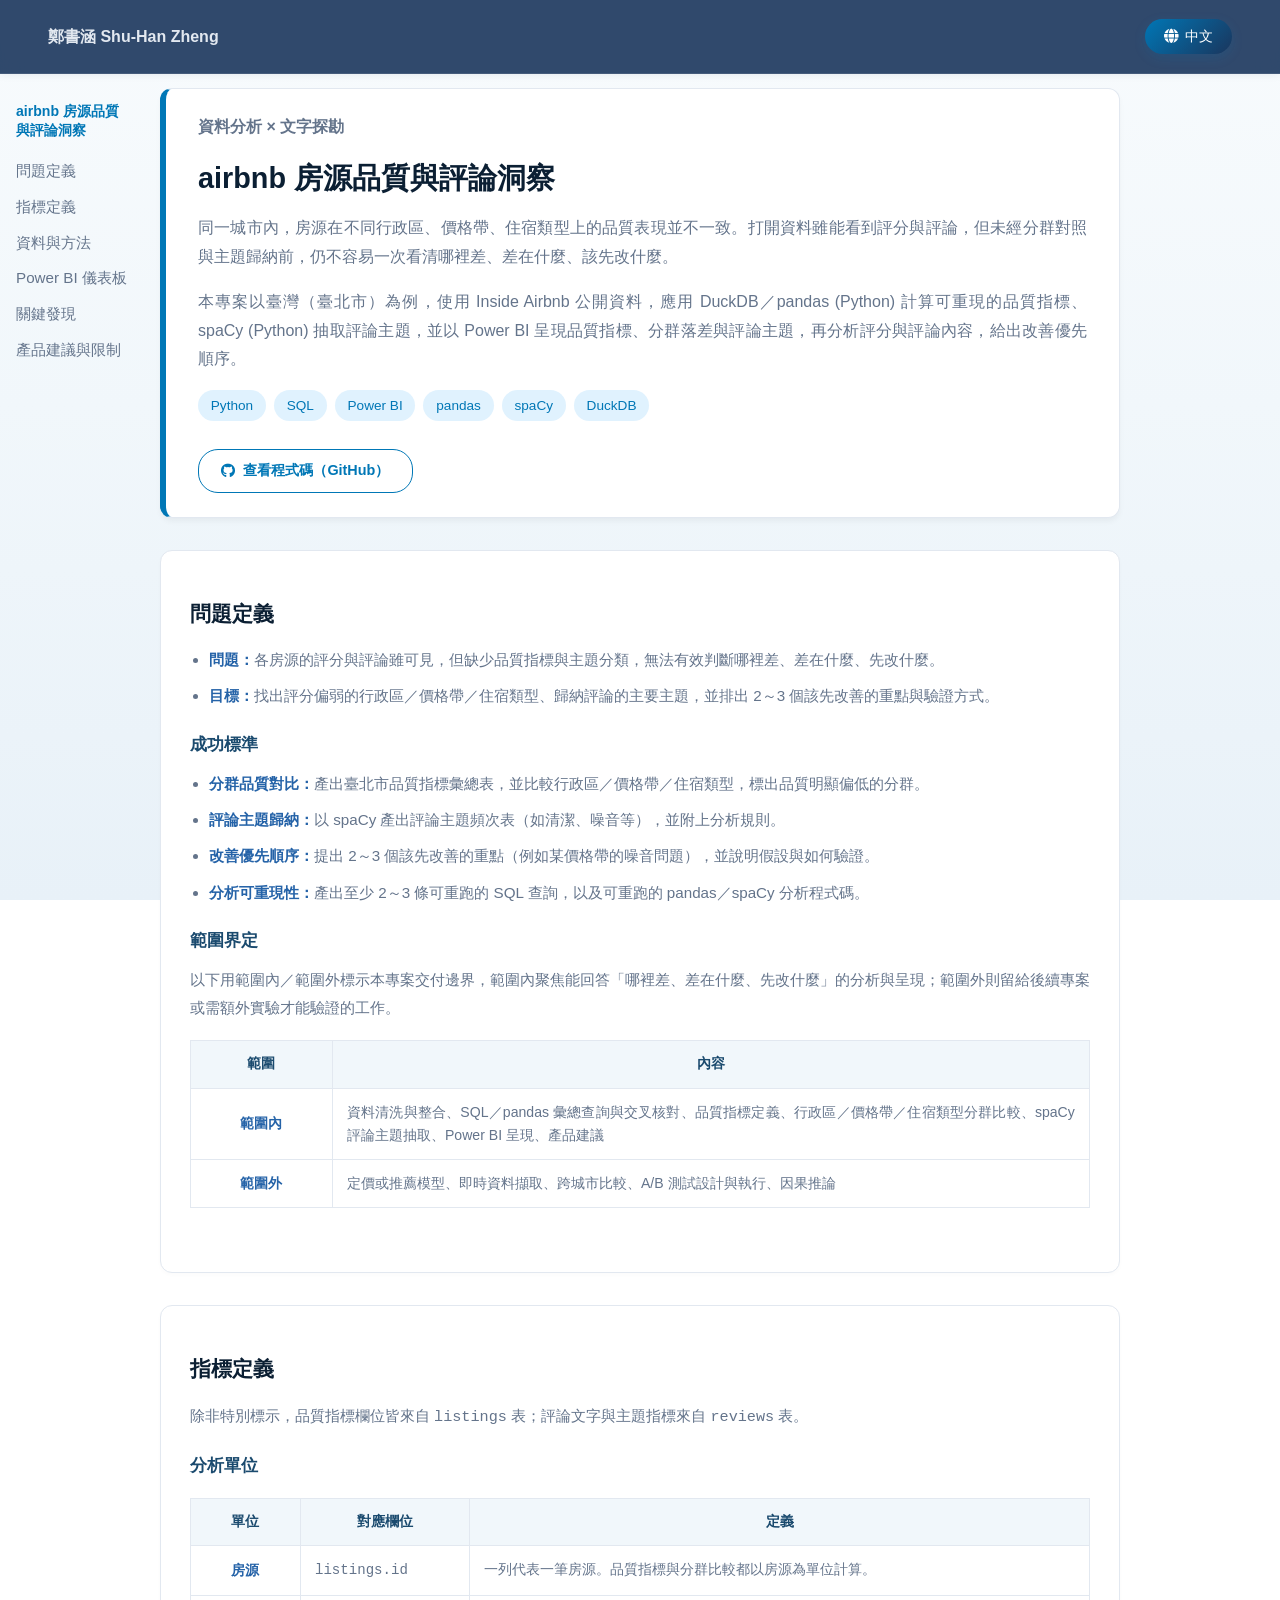
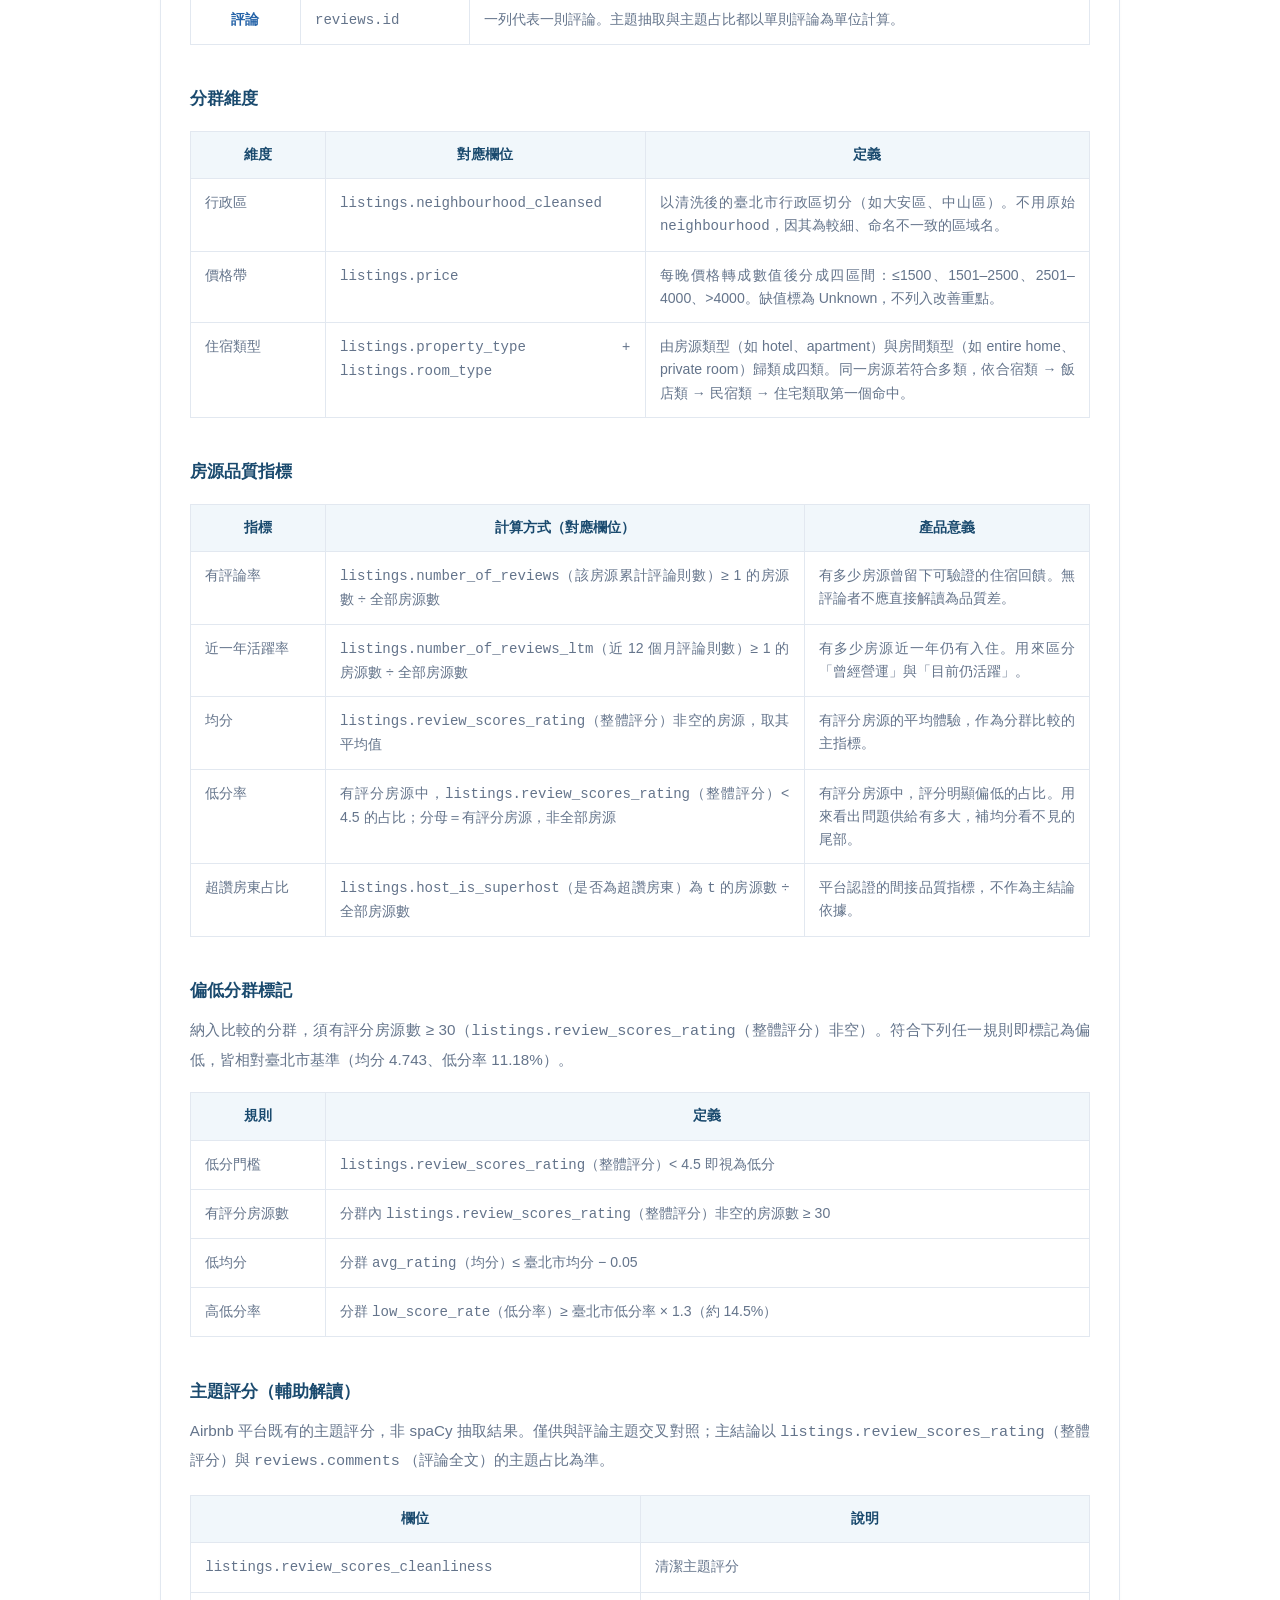
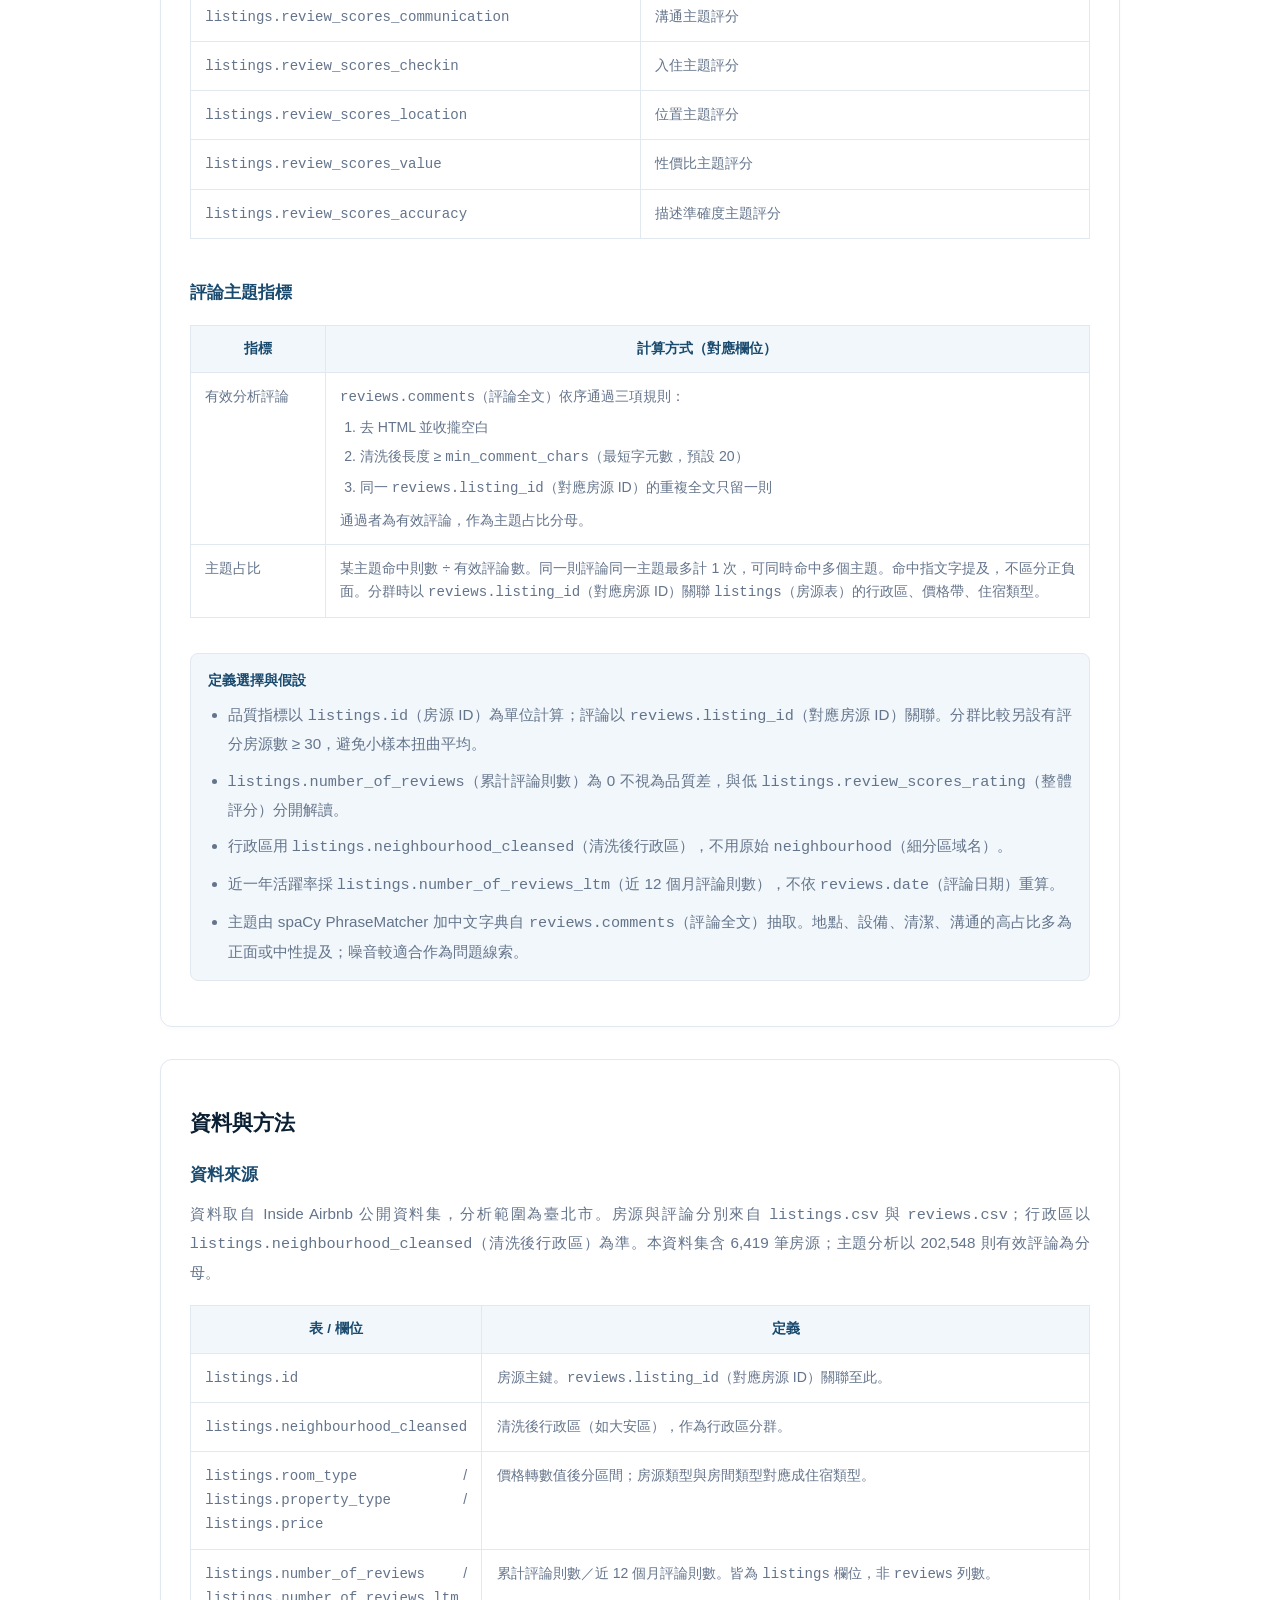
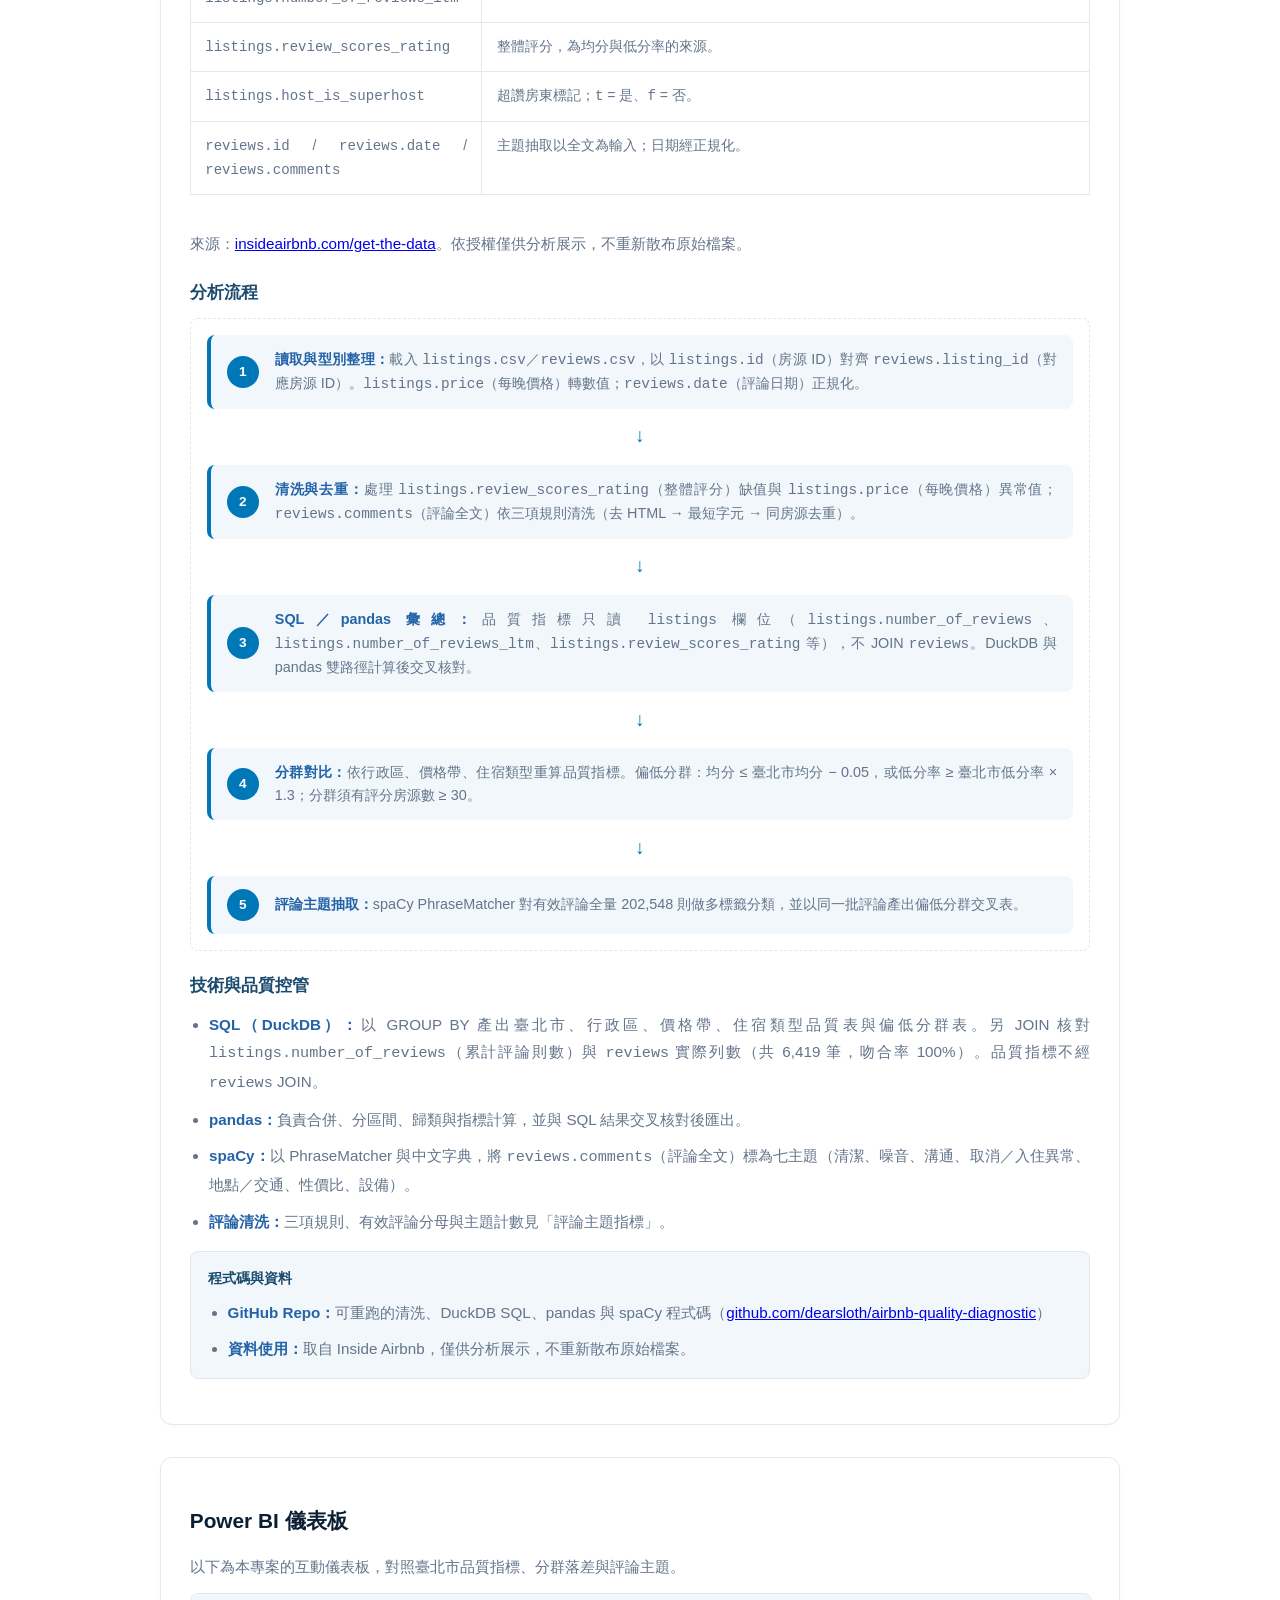
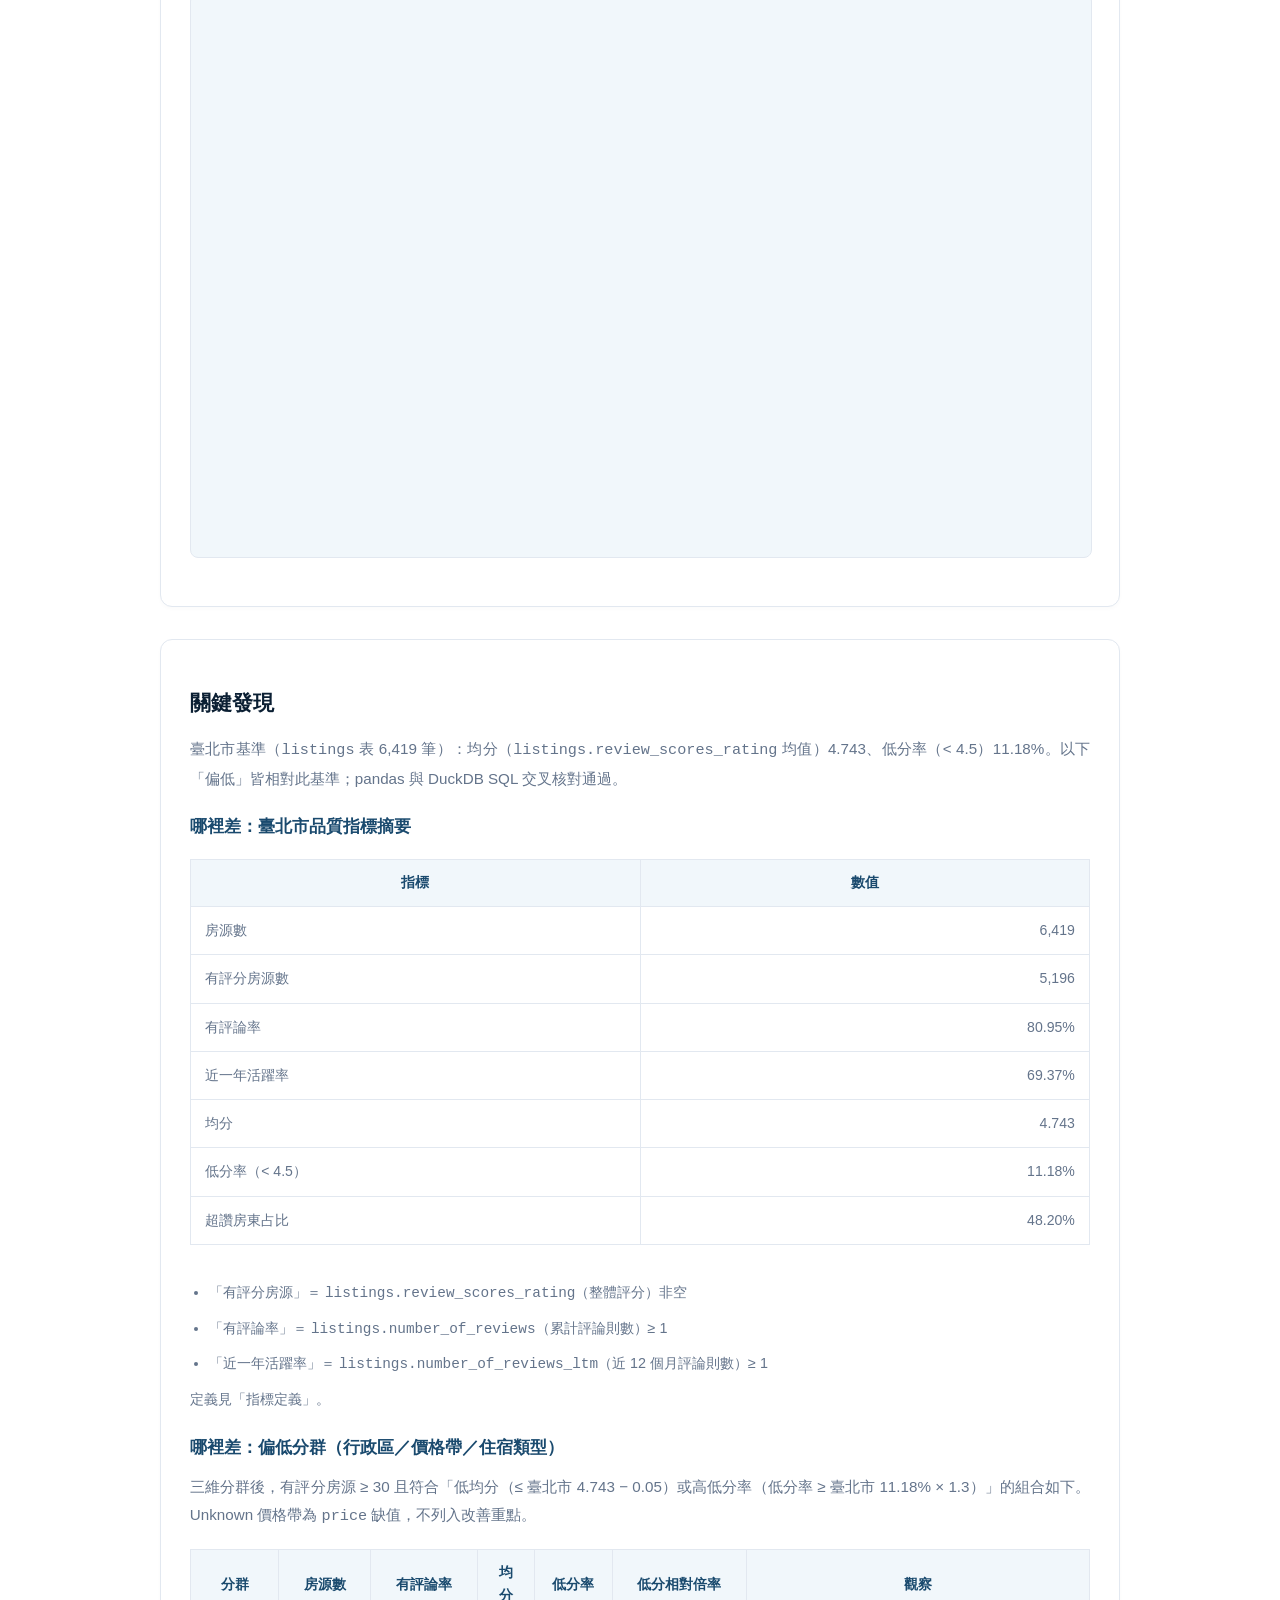
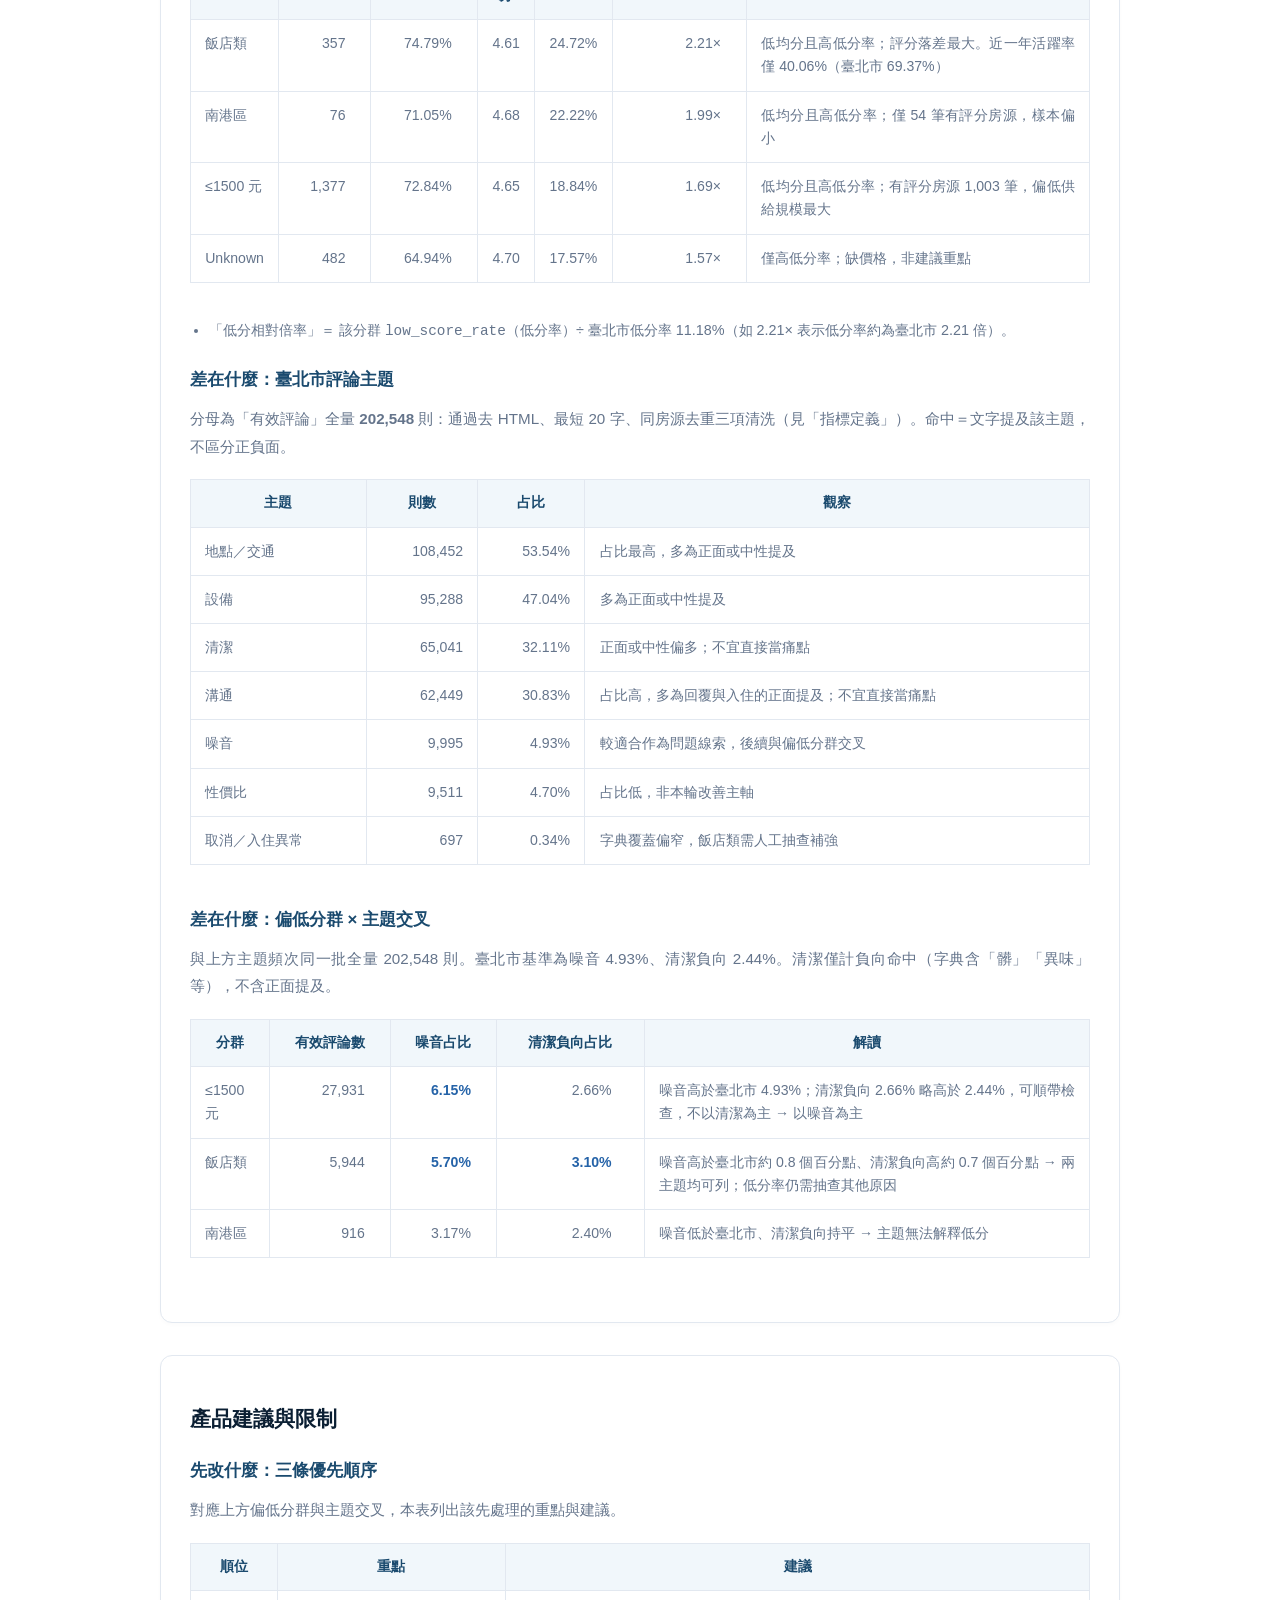
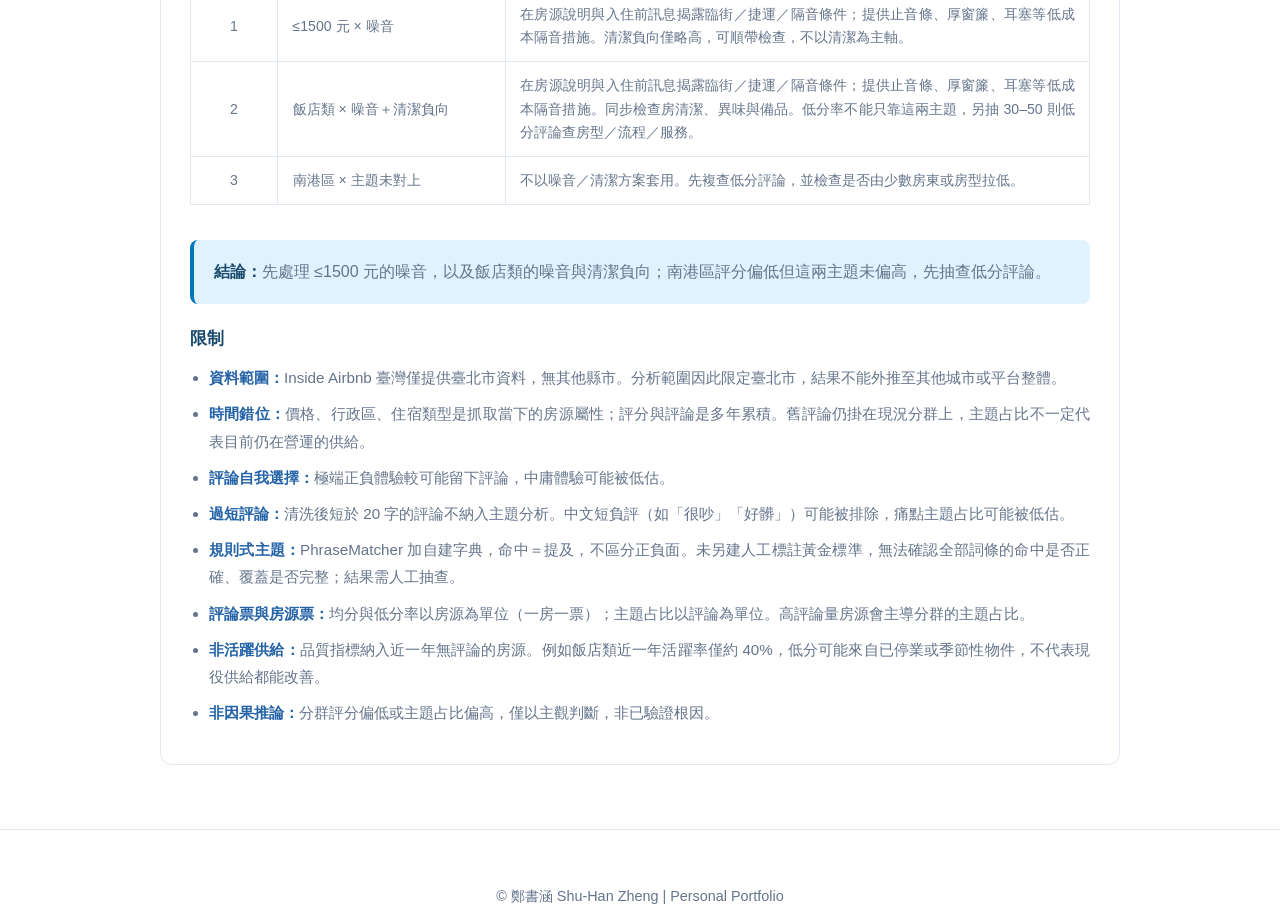
==== airbnb.html @ 2d6125aa "Publish personal portfolio for GitHub Pages. Co-authored-by: Cursor <cursoragent@cursor.com>" ====
<!DOCTYPE html>
<html lang="zh-TW">
<head>
    <meta charset="UTF-8">
    <meta name="viewport" content="width=device-width, initial-scale=1.0">
    <meta name="description" content="Airbnb 房源品質與評論洞察 — 以臺灣（臺北市）Inside Airbnb 公開資料為例，用 SQL／pandas／spaCy／Power BI 釐清哪裡差、差在什麼、先改什麼">
    <title>airbnb 房源品質與評論洞察 | 鄭書涵 Portfolio</title>

    <link rel="stylesheet" href="https://cdnjs.cloudflare.com/ajax/libs/font-awesome/6.4.0/css/all.min.css">
    <link rel="stylesheet" href="css/variables.css">
    <link rel="stylesheet" href="css/base.css">
    <link rel="stylesheet" href="css/components.css">
    <link rel="stylesheet" href="css/project.css">

    <script type="application/ld+json">
    {
        "@context": "https://schema.org",
        "@type": "CreativeWork",
        "name": "airbnb 房源品質與評論洞察",
        "author": { "@type": "Person", "name": "鄭書涵 Shu-Han Zheng" },
        "description": "以臺灣（臺北市）Inside Airbnb 公開資料為例，用 SQL／pandas／spaCy／Power BI 釐清哪裡差、差在什麼、先改什麼，產出可驗證的改善優先順序",
        "keywords": ["Python", "pandas", "DuckDB", "SQL", "spaCy", "Power BI", "Text Mining", "Data Cleaning", "Product Quality Metrics"]
    }
    </script>

    <style>
        .subsection-title {
            margin: 1.4rem 0 0.7rem 0;
            font-size: 1.05rem;
            font-weight: 700;
            color: var(--text-level-2);
        }
        .table-scroll {
            width: 100%;
            overflow-x: auto;
            -webkit-overflow-scrolling: touch;
            margin: 0.5rem 0 1rem 0;
        }
        .poc-table {
            width: 100%;
            border-collapse: collapse;
            margin: 0.4rem 0 1.2rem 0;
            font-size: 0.88rem;
            min-width: 560px;
        }
        .poc-table th,
        .poc-table td {
            padding: 0.75rem 0.9rem;
            border: 1px solid var(--border-color);
            vertical-align: top;
            line-height: 1.65;
        }
        .poc-table th {
            background: var(--surface-soft);
            color: var(--text-level-2);
            font-weight: 700;
            font-size: 0.85rem;
            text-align: center;
            vertical-align: middle;
        }
        .poc-table td {
            color: var(--text-level-4);
            text-align: justify;
            text-justify: inter-ideograph;
        }
        .poc-table td strong,
        .poc-table th strong {
            color: var(--text-level-3);
        }
        .poc-table .cell-list {
            margin: 0.4rem 0 0.55rem 0;
            padding-left: 1.4em;
            text-align: left;
        }
        .poc-table .cell-list li {
            margin-bottom: 0.4rem;
        }
        .poc-table .cell-list li:last-child {
            margin-bottom: 0;
        }
        .poc-table--definitions th:first-child,
        .poc-table--definitions td:first-child {
            width: 5rem;
            white-space: nowrap;
            text-align: center;
            vertical-align: middle;
        }
        .poc-table--metrics th:first-child,
        .poc-table--metrics td:first-child {
            width: 15%;
        }
        .poc-table--equal {
            table-layout: fixed;
        }
        .poc-table--equal th,
        .poc-table--equal td {
            width: 50%;
        }
        .poc-table--scope th:first-child,
        .poc-table--scope td:first-child {
            width: 7rem;
            white-space: nowrap;
            text-align: center;
            vertical-align: middle;
        }
        .poc-table--recommend {
            table-layout: fixed;
        }
        .poc-table--recommend th:first-child,
        .poc-table--recommend td:first-child {
            width: 3.6rem;
            text-align: center;
            vertical-align: middle;
            white-space: nowrap;
        }
        .poc-table--recommend th:nth-child(2) {
            width: 22%;
        }
        .poc-table--recommend td:nth-child(2) {
            width: 22%;
            white-space: normal;
            overflow-wrap: anywhere;
            word-break: break-word;
            text-align: left;
            vertical-align: middle;
        }
        .poc-table--recommend th:nth-child(3),
        .poc-table--recommend td:nth-child(3) {
            width: calc(100% - 3.6rem - 22%);
        }
        .poc-table--segments th:nth-child(2),
        .poc-table--segments td:nth-child(2),
        .poc-table--segments th:nth-child(3),
        .poc-table--segments td:nth-child(3),
        .poc-table--segments th:nth-child(6),
        .poc-table--segments td:nth-child(6) {
            padding-left: calc(0.9rem + 0.75em);
            padding-right: calc(0.9rem + 0.75em);
            white-space: nowrap;
        }
        .poc-table--crosstab th:nth-child(2),
        .poc-table--crosstab td:nth-child(2),
        .poc-table--crosstab th:nth-child(3),
        .poc-table--crosstab td:nth-child(3) {
            padding-left: calc(0.9rem + 0.75em);
            padding-right: calc(0.9rem + 0.75em);
            white-space: nowrap;
        }
        .poc-table--crosstab th:nth-child(4),
        .poc-table--crosstab td:nth-child(4) {
            padding-left: calc(0.9rem + 1.25em);
            padding-right: calc(0.9rem + 1.25em);
            white-space: nowrap;
        }
        .poc-table .num {
            text-align: right;
            font-variant-numeric: tabular-nums;
            white-space: nowrap;
        }
        .poc-table .center {
            text-align: center;
            vertical-align: middle;
        }
        .poc-table--pending td {
            text-align: center;
            vertical-align: middle;
        }
        .poc-table--pending th:first-child,
        .poc-table--pending td:first-child {
            text-align: left;
        }
        .pending-cell {
            color: var(--text-muted);
            font-style: italic;
            font-size: 0.85rem;
        }
        .pending-badge {
            display: inline-flex;
            align-items: center;
            gap: 0.35rem;
            background: var(--surface-soft);
            border: 1px solid var(--border-color);
            color: var(--text-muted);
            font-size: 0.78rem;
            font-weight: 600;
            padding: 0.2rem 0.65rem;
            border-radius: 12px;
            margin-left: 0.6rem;
            vertical-align: middle;
        }
        .pending-banner {
            background: var(--surface-soft);
            border: 1px dashed var(--border-color);
            border-radius: 8px;
            padding: 0.9rem 1.1rem;
            font-size: 0.88rem;
            color: var(--text-muted);
            line-height: 1.65;
            margin: 0 0 1.2rem 0;
            display: flex;
            align-items: flex-start;
            gap: 0.6rem;
            text-align: justify;
            text-justify: inter-ideograph;
        }
        .pending-banner i {
            color: var(--accent-color);
            margin-top: 0.15rem;
        }
        .note-box {
            background: var(--surface-soft);
            border: 1px solid var(--border-color);
            border-radius: 8px;
            padding: 0.95rem 1.1rem;
            font-size: 0.88rem;
            color: var(--text-muted);
            line-height: 1.65;
            margin: 1rem 0;
            text-align: justify;
            text-justify: inter-ideograph;
        }
        .note-box > strong:first-child {
            display: block;
            color: var(--text-level-2);
            margin-bottom: 0.55rem;
        }
        .note-box ul.details {
            margin: 0;
            color: var(--text-muted);
        }
        .note-box ul.details li:last-child { margin-bottom: 0; }
        .decision-box {
            background: var(--accent-light);
            border-left: 4px solid var(--accent-color);
            border-radius: 8px;
            padding: 1.1rem 1.25rem;
            margin: 1rem 0;
        }
        .decision-box p {
            margin: 0 0 0.6rem 0;
            color: var(--text-level-4);
            line-height: 1.75;
            text-align: justify;
            text-justify: inter-ideograph;
        }
        .decision-box p:last-child { margin-bottom: 0; }
        .decision-box strong { color: var(--text-level-2); }
        .hero-actions {
            display: flex;
            flex-wrap: wrap;
            gap: 0.75rem;
            margin-top: 1.2rem;
        }
        .pbi-embed {
            position: relative;
            width: 100%;
            aspect-ratio: 16 / 10;
            min-height: 22rem;
            margin: 0.5rem 0 1.2rem 0;
            border: 1px solid var(--border-color);
            border-radius: 8px;
            overflow: hidden;
            background: var(--surface-soft);
        }
        .pbi-embed iframe {
            position: absolute;
            inset: 0;
            width: 100%;
            height: 100%;
            border: 0;
        }
        @media (max-width: 768px) {
            .poc-table { font-size: 0.8rem; }
            .poc-table th, .poc-table td { padding: 0.55rem 0.6rem; }
            .pbi-embed { min-height: 16rem; }
        }

        /* 左側大綱：三欄置中，文章在正中，大綱貼在文章左側 */
        .container--with-toc {
            display: grid;
            grid-template-columns: minmax(0, 1fr) minmax(0, 960px) minmax(0, 1fr);
            column-gap: 1.75rem;
            width: 100%;
            max-width: none;
            margin-left: auto;
            margin-right: auto;
            padding-left: 1rem;
            padding-right: 1rem;
            box-sizing: border-box;
            align-items: start;
        }
        .container--with-toc > .project-toc {
            grid-column: 1;
            justify-self: end;
            width: 100%;
            max-width: 20rem;
            position: sticky;
            top: 5.5rem;
            max-height: calc(100vh - 6.5rem);
            overflow-y: auto;
            padding: 0.85rem 0;
            text-align: left;
        }
        .container--with-toc > article {
            grid-column: 2;
            min-width: 0;
            width: 100%;
        }
        .project-toc-label {
            display: block;
            margin: 0 0 0.85rem 0;
            padding: 0;
            font-size: 0.88rem;
            font-weight: 800;
            line-height: 1.35;
            letter-spacing: 0;
            text-transform: none;
            text-align: left;
            color: var(--text-level-1);
            text-decoration: none;
            transition: color 0.2s ease;
        }
        .project-toc-label:hover,
        .project-toc-label.is-active {
            color: var(--accent-color);
        }
        .project-toc-list {
            list-style: none;
            margin: 0;
            padding: 0;
            text-align: left;
        }
        .project-toc-list .project-toc-item > a {
            display: block;
            padding: 0.45rem 0;
            border-left: none;
            color: var(--text-level-4);
            text-decoration: none;
            text-align: left;
            font-size: 0.95rem;
            line-height: 1.4;
            transition: color 0.2s ease;
        }
        .project-toc-list .project-toc-item > a:hover {
            color: var(--accent-color);
            background: transparent;
        }
        .project-toc-list .project-toc-item > a.is-active {
            color: var(--accent-color);
            font-weight: 600;
            background: transparent;
        }
        .project-toc-item {
            margin: 0;
        }
        .project-toc-subs-wrap {
            display: grid;
            grid-template-rows: 0fr;
            transition: grid-template-rows 0.28s ease;
        }
        .project-toc-item:hover .project-toc-subs-wrap,
        .project-toc-item:focus-within .project-toc-subs-wrap {
            grid-template-rows: 1fr;
        }
        .project-toc-subs {
            list-style: none;
            margin: 0;
            padding: 0 0 0 0.75rem;
            overflow: hidden;
            min-height: 0;
        }
        .project-toc-subs li {
            padding: 0;
        }
        .project-toc-subs a {
            display: block;
            padding: 0.2rem 0;
            font-size: 0.82rem;
            line-height: 1.4;
            color: var(--text-muted);
            text-decoration: none;
            transition: color 0.2s ease;
        }
        .project-toc-item:hover .project-toc-subs a,
        .project-toc-item:focus-within .project-toc-subs a {
            color: var(--text-level-4);
        }
        .project-toc-subs a:hover {
            color: var(--accent-color);
        }
        @media (max-width: 1200px) {
            .container--with-toc {
                grid-template-columns: 1fr;
                max-width: 960px;
                margin-left: auto;
                margin-right: auto;
                column-gap: 0;
            }
            .container--with-toc > .project-toc,
            .container--with-toc > article {
                grid-column: 1;
                justify-self: stretch;
                max-width: none;
            }
            .container--with-toc > .project-toc {
                position: static;
                max-height: none;
                overflow: visible;
                margin-bottom: 0.5rem;
                padding: 0.75rem 0 0.85rem;
                border-bottom: 1px solid var(--border-color);
            }
            .project-toc-list .project-toc-item > a {
                font-size: 0.95rem;
            }
            .project-toc-label {
                font-size: 0.88rem;
            }
        }
        .workflow-step-text {
            text-align: justify;
            text-justify: inter-ideograph;
        }
    </style>
</head>
<body>

    <header class="header--with-logo">
        <a href="index.html" class="header-logo">鄭書涵 Shu-Han Zheng</a>
        <nav class="nav-links" aria-label="主要導覽">
            <button id="lang-toggle-btn" class="btn-lang" type="button">
                <i class="fa-solid fa-globe" aria-hidden="true"></i>
                <span id="lang-text">中文</span>
            </button>
        </nav>
    </header>

    <main class="container container--project container--with-toc">
        <nav class="project-toc" aria-label="頁面大綱">
            <a href="#hero" class="project-toc-label" data-lang-zh="airbnb 房源品質與評論洞察" data-lang-en="Airbnb Listing Quality &amp; Review Insights">airbnb 房源品質與評論洞察</a>
            <ul class="project-toc-list">
                <li class="project-toc-item"><a href="#problem" data-lang-zh="問題定義" data-lang-en="Problem Definition">問題定義</a></li>
                <li class="project-toc-item"><a href="#metrics" data-lang-zh="指標定義" data-lang-en="Metric Definitions">指標定義</a></li>
                <li class="project-toc-item"><a href="#method" data-lang-zh="資料與方法" data-lang-en="Data &amp; Methods">資料與方法</a></li>
                <li class="project-toc-item"><a href="#dashboard" data-lang-zh="Power BI 儀表板" data-lang-en="Power BI Dashboard">Power BI 儀表板</a></li>
                <li class="project-toc-item"><a href="#findings" data-lang-zh="關鍵發現" data-lang-en="Key Findings">關鍵發現</a></li>
                <li class="project-toc-item"><a href="#recommend" data-lang-zh="產品建議與限制" data-lang-en="Recommendations &amp; Limitations">產品建議與限制</a></li>
            </ul>
        </nav>
        <article>
            <section id="hero" class="hero-project" aria-labelledby="airbnb-title">
                <p class="hero-project-brand" data-lang-zh="資料分析 × 文字探勘" data-lang-en="Data Analysis × Text Mining">資料分析 × 文字探勘</p>
                <h1 id="airbnb-title" data-lang-zh="airbnb 房源品質與評論洞察" data-lang-en="Airbnb Listing Quality &amp; Review Insights">airbnb 房源品質與評論洞察</h1>
                <p data-lang-zh="同一城市內，房源在不同行政區、價格帶、住宿類型上的品質表現並不一致。打開資料雖能看到評分與評論，但未經分群對照與主題歸納前，仍不容易一次看清哪裡差、差在什麼、該先改什麼。" data-lang-en="Within the same city, listing quality is not consistent across districts, price bands, and stay categories. Ratings and reviews are visible in the data, but without segment comparison and theme summary it is still hard to see, at a glance, where quality is weak, what is driving it, and what to fix first.">同一城市內，房源在不同行政區、價格帶、住宿類型上的品質表現並不一致。打開資料雖能看到評分與評論，但未經分群對照與主題歸納前，仍不容易一次看清哪裡差、差在什麼、該先改什麼。</p>
                <p data-lang-zh="本專案以臺灣（臺北市）為例，使用 Inside Airbnb 公開資料，應用 DuckDB／pandas (Python) 計算可重現的品質指標、spaCy (Python) 抽取評論主題，並以 Power BI 呈現品質指標、分群落差與評論主題，再分析評分與評論內容，給出改善優先順序。" data-lang-en="Taking Taipei, Taiwan as the case, this project uses public Inside Airbnb data. DuckDB / pandas (Python) compute reproducible quality metrics, spaCy (Python) extracts review themes, and Power BI presents quality metrics, segment gaps, and review themes. Ratings and review text are then analyzed to produce an improvement priority.">本專案以臺灣（臺北市）為例，使用 Inside Airbnb 公開資料，應用 DuckDB／pandas (Python) 計算可重現的品質指標、spaCy (Python) 抽取評論主題，並以 Power BI 呈現品質指標、分群落差與評論主題，再分析評分與評論內容，給出改善優先順序。</p>
                <div class="tag-group">
                    <span class="tag">Python</span>
                    <span class="tag">SQL</span>
                    <span class="tag">Power BI</span>
                    <span class="tag">pandas</span>
                    <span class="tag">spaCy</span>
                    <span class="tag">DuckDB</span>
                </div>
                <div class="hero-actions">
                    <a class="btn-toggle-auto" href="https://github.com/dearsloth/airbnb-quality-diagnostic" target="_blank" rel="noopener noreferrer">
                        <i class="fa-brands fa-github" aria-hidden="true"></i>
                        <span data-lang-zh="查看程式碼（GitHub）" data-lang-en="View code (GitHub)">查看程式碼（GitHub）</span>
                    </a>
                </div>
            </section>

            <!-- 01 問題定義 -->
            <section id="problem" class="timeline-card">
                <h2 class="stage-title"><span data-lang-zh="問題定義" data-lang-en="Problem Definition">問題定義</span></h2>
                <ul class="details">
                    <li data-lang-zh="<strong>問題：</strong>各房源的評分與評論雖可見，但缺少品質指標與主題分類，無法有效判斷哪裡差、差在什麼、先改什麼。" data-lang-en="<strong>Problem:</strong> Ratings and reviews are visible for each listing, but without quality metrics and theme categories it is hard to judge where quality is weak, what is driving it, and what to fix first."><strong>問題：</strong>各房源的評分與評論雖可見，但缺少品質指標與主題分類，無法有效判斷哪裡差、差在什麼、先改什麼。</li>
                    <li data-lang-zh="<strong>目標：</strong>找出評分偏弱的行政區／價格帶／住宿類型、歸納評論的主要主題，並排出 2～3 個該先改善的重點與驗證方式。" data-lang-en="<strong>Goal:</strong> Identify districts, price bands, and stay categories with weaker ratings, summarize the main review themes, and rank 2–3 improvement priorities with a way to validate them."><strong>目標：</strong>找出評分偏弱的行政區／價格帶／住宿類型、歸納評論的主要主題，並排出 2～3 個該先改善的重點與驗證方式。</li>
                </ul>

                <h3 class="subsection-title" data-lang-zh="成功標準" data-lang-en="Success Criteria">成功標準</h3>
                <ul class="details">
                    <li data-lang-zh="<strong>分群品質對比：</strong>產出臺北市品質指標彙總表，並比較行政區／價格帶／住宿類型，標出品質明顯偏低的分群。" data-lang-en="<strong>Segment quality comparison:</strong> Produce a Taipei quality-metrics summary, compare districts / price bands / stay categories, and flag clearly underperforming segments."><strong>分群品質對比：</strong>產出臺北市品質指標彙總表，並比較行政區／價格帶／住宿類型，標出品質明顯偏低的分群。</li>
                    <li data-lang-zh="<strong>評論主題歸納：</strong>以 spaCy 產出評論主題頻次表（如清潔、噪音等），並附上分析規則。" data-lang-en="<strong>Review theme summary:</strong> Produce a spaCy review-theme frequency table (e.g. cleanliness, noise) and document the analysis rules."><strong>評論主題歸納：</strong>以 spaCy 產出評論主題頻次表（如清潔、噪音等），並附上分析規則。</li>
                    <li data-lang-zh="<strong>改善優先順序：</strong>提出 2～3 個該先改善的重點（例如某價格帶的噪音問題），並說明假設與如何驗證。" data-lang-en="<strong>Improvement priority:</strong> Propose 2–3 priorities to fix first (e.g. noise in a given price band), with the assumption and a way to validate it."><strong>改善優先順序：</strong>提出 2～3 個該先改善的重點（例如某價格帶的噪音問題），並說明假設與如何驗證。</li>
                    <li data-lang-zh="<strong>分析可重現性：</strong>產出至少 2～3 條可重跑的 SQL 查詢，以及可重跑的 pandas／spaCy 分析程式碼。" data-lang-en="<strong>Reproducibility:</strong> Produce at least 2–3 SQL queries that can be re-run, plus pandas / spaCy analysis code that can be re-run."><strong>分析可重現性：</strong>產出至少 2～3 條可重跑的 SQL 查詢，以及可重跑的 pandas／spaCy 分析程式碼。</li>
                </ul>

                <h3 class="subsection-title" data-lang-zh="範圍界定" data-lang-en="Scope">範圍界定</h3>
                <p class="stage-text" data-lang-zh="以下用範圍內／範圍外標示本專案交付邊界，範圍內聚焦能回答「哪裡差、差在什麼、先改什麼」的分析與呈現；範圍外則留給後續專案或需額外實驗才能驗證的工作。" data-lang-en="The in-scope / out-of-scope table below marks this project’s delivery boundary. In-scope work focuses on analysis and presentation that can answer where quality is weak, what is driving it, and what to fix first. Out-of-scope items are left for later projects, or for work that needs additional experiments to validate.">以下用範圍內／範圍外標示本專案交付邊界，範圍內聚焦能回答「哪裡差、差在什麼、先改什麼」的分析與呈現；範圍外則留給後續專案或需額外實驗才能驗證的工作。</p>
                <div class="table-scroll">
                    <table class="poc-table poc-table--scope">
                        <thead>
                            <tr>
                                <th data-lang-zh="範圍" data-lang-en="Scope">範圍</th>
                                <th data-lang-zh="內容" data-lang-en="Content">內容</th>
                            </tr>
                        </thead>
                        <tbody>
                            <tr>
                                <td><strong data-lang-zh="範圍內" data-lang-en="In scope">範圍內</strong></td>
                                <td data-lang-zh="資料清洗與整合、SQL／pandas 彙總查詢與交叉核對、品質指標定義、行政區／價格帶／住宿類型分群比較、spaCy 評論主題抽取、Power BI 呈現、產品建議" data-lang-en="Data cleaning and integration; SQL / pandas summary queries with a cross-check; quality-metric definitions; district / price-band / stay-category comparison; spaCy review-theme extraction; Power BI presentation; product recommendations">資料清洗與整合、SQL／pandas 彙總查詢與交叉核對、品質指標定義、行政區／價格帶／住宿類型分群比較、spaCy 評論主題抽取、Power BI 呈現、產品建議</td>
                            </tr>
                            <tr>
                                <td><strong data-lang-zh="範圍外" data-lang-en="Out of scope">範圍外</strong></td>
                                <td data-lang-zh="定價或推薦模型、即時資料擷取、跨城市比較、A/B 測試設計與執行、因果推論" data-lang-en="Pricing or recommendation models; real-time data collection; cross-city comparison; A/B test design or execution; causal inference">定價或推薦模型、即時資料擷取、跨城市比較、A/B 測試設計與執行、因果推論</td>
                            </tr>
                        </tbody>
                    </table>
                </div>
            </section>

            <!-- 02 指標定義 -->
            <section id="metrics" class="timeline-card">
                <h2 class="stage-title"><span data-lang-zh="指標定義" data-lang-en="Metric Definitions">指標定義</span></h2>
                <p class="stage-text" data-lang-zh="除非特別標示，品質指標欄位皆來自 <code>listings</code> 表；評論文字與主題指標來自 <code>reviews</code> 表。" data-lang-en="Unless noted otherwise, quality-metric fields come from the <code>listings</code> table; review text and theme metrics come from the <code>reviews</code> table.">除非特別標示，品質指標欄位皆來自 <code>listings</code> 表；評論文字與主題指標來自 <code>reviews</code> 表。</p>

                <h3 class="subsection-title" data-lang-zh="分析單位" data-lang-en="Unit of analysis">分析單位</h3>
                <div class="table-scroll">
                    <table class="poc-table poc-table--definitions">
                        <thead>
                            <tr>
                                <th data-lang-zh="單位" data-lang-en="Unit">單位</th>
                                <th data-lang-zh="對應欄位" data-lang-en="Source field">對應欄位</th>
                                <th data-lang-zh="定義" data-lang-en="Definition">定義</th>
                            </tr>
                        </thead>
                        <tbody>
                            <tr>
                                <td data-lang-zh="房源" data-lang-en="Listing"><strong>房源</strong></td>
                                <td ><code>listings.id</code></td>
                                <td data-lang-zh="一列代表一筆房源。品質指標與分群比較都以房源為單位計算。" data-lang-en="One row is one listing. Quality metrics and segment comparisons are calculated per listing.">一列代表一筆房源。品質指標與分群比較都以房源為單位計算。</td>
                            </tr>
                            <tr>
                                <td data-lang-zh="評論" data-lang-en="Review"><strong>評論</strong></td>
                                <td><code>reviews.id</code></td>
                                <td data-lang-zh="一列代表一則評論。主題抽取與主題占比都以單則評論為單位計算。" data-lang-en="One row is one review. Theme extraction and theme share are calculated per review.">一列代表一則評論。主題抽取與主題占比都以單則評論為單位計算。</td>
                            </tr>
                        </tbody>
                    </table>
                </div>

                <h3 class="subsection-title" data-lang-zh="分群維度" data-lang-en="Segmentation dimensions">分群維度</h3>
                <div class="table-scroll">
                    <table class="poc-table poc-table--metrics">
                        <thead>
                            <tr>
                                <th data-lang-zh="維度" data-lang-en="Dimension">維度</th>
                                <th data-lang-zh="對應欄位" data-lang-en="Source field">對應欄位</th>
                                <th data-lang-zh="定義" data-lang-en="Definition">定義</th>
                            </tr>
                        </thead>
                        <tbody>
                            <tr>
                                <td data-lang-zh="行政區" data-lang-en="District">行政區</td>
                                <td><code>listings.neighbourhood_cleansed</code></td>
                                <td data-lang-zh="以清洗後的臺北市行政區切分（如大安區、中山區）。不用原始 <code>neighbourhood</code>，因其為較細、命名不一致的區域名。" data-lang-en="Split by cleaned Taipei administrative district (e.g. Da’an, Zhongshan). The raw <code>neighbourhood</code> field is not used: it is finer-grained and named inconsistently.">以清洗後的臺北市行政區切分（如大安區、中山區）。不用原始 <code>neighbourhood</code>，因其為較細、命名不一致的區域名。</td>
                            </tr>
                            <tr>
                                <td data-lang-zh="價格帶" data-lang-en="Price band">價格帶</td>
                                <td><code>listings.price</code></td>
                                <td data-lang-zh="每晚價格轉成數值後分成四區間：≤1500、1501–2500、2501–4000、&gt;4000。缺值標為 Unknown，不列入改善重點。" data-lang-en="Nightly price is converted to numeric, then binned into ≤1500, 1501–2500, 2501–4000, and &gt;4000. Missing values are labeled Unknown and excluded from improvement priorities.">每晚價格轉成數值後分成四區間：≤1500、1501–2500、2501–4000、&gt;4000。缺值標為 Unknown，不列入改善重點。</td>
                            </tr>
                            <tr>
                                <td data-lang-zh="住宿類型" data-lang-en="Stay category">住宿類型</td>
                                <td><code>listings.property_type</code> + <code>listings.room_type</code></td>
                                <td data-lang-zh="由房源類型（如 hotel、apartment）與房間類型（如 entire home、private room）歸類成四類。同一房源若符合多類，依合宿類 → 飯店類 → 民宿類 → 住宅類取第一個命中。" data-lang-en="Mapped from property type (e.g. hotel, apartment) and room type (e.g. entire home, private room) into four categories. If a listing matches more than one, the first hit in this order is used: shared-stay → hotel → B&amp;B → residential.">由房源類型（如 hotel、apartment）與房間類型（如 entire home、private room）歸類成四類。同一房源若符合多類，依合宿類 → 飯店類 → 民宿類 → 住宅類取第一個命中。</td>
                            </tr>
                        </tbody>
                    </table>
                </div>

                <h3 class="subsection-title" data-lang-zh="房源品質指標" data-lang-en="Listing quality metrics">房源品質指標</h3>
                <div class="table-scroll">
                    <table class="poc-table poc-table--metrics">
                        <thead>
                            <tr>
                                <th data-lang-zh="指標" data-lang-en="Metric">指標</th>
                                <th data-lang-zh="計算方式（對應欄位）" data-lang-en="How it is calculated (fields)">計算方式（對應欄位）</th>
                                <th data-lang-zh="產品意義" data-lang-en="Why it matters">產品意義</th>
                            </tr>
                        </thead>
                        <tbody>
                            <tr>
                                <td data-lang-zh="有評論率" data-lang-en="Review coverage">有評論率</td>
                                <td data-lang-zh="<code>listings.number_of_reviews</code>（該房源累計評論則數）≥ 1 的房源數 ÷ 全部房源數" data-lang-en="Number of listings where <code>listings.number_of_reviews</code> (lifetime review count) ≥ 1, divided by all listings"><code>listings.number_of_reviews</code>（該房源累計評論則數）≥ 1 的房源數 ÷ 全部房源數</td>
                                <td data-lang-zh="有多少房源曾留下可驗證的住宿回饋。無評論者不應直接解讀為品質差。" data-lang-en="Share of listings with a verifiable stay record. No reviews should not be read as poor quality.">有多少房源曾留下可驗證的住宿回饋。無評論者不應直接解讀為品質差。</td>
                            </tr>
                            <tr>
                                <td data-lang-zh="近一年活躍率" data-lang-en="12-month activity rate">近一年活躍率</td>
                                <td data-lang-zh="<code>listings.number_of_reviews_ltm</code>（近 12 個月評論則數）≥ 1 的房源數 ÷ 全部房源數" data-lang-en="Number of listings where <code>listings.number_of_reviews_ltm</code> (reviews in the last 12 months) ≥ 1, divided by all listings"><code>listings.number_of_reviews_ltm</code>（近 12 個月評論則數）≥ 1 的房源數 ÷ 全部房源數</td>
                                <td data-lang-zh="有多少房源近一年仍有入住。用來區分「曾經營運」與「目前仍活躍」。" data-lang-en="Share of listings with a stay in the last 12 months. Distinguishes listings that once operated from those still active.">有多少房源近一年仍有入住。用來區分「曾經營運」與「目前仍活躍」。</td>
                            </tr>
                            <tr>
                                <td data-lang-zh="均分" data-lang-en="Average rating">均分</td>
                                <td data-lang-zh="<code>listings.review_scores_rating</code>（整體評分）非空的房源，取其平均值" data-lang-en="Mean of <code>listings.review_scores_rating</code> (overall rating) among listings where it is not null"><code>listings.review_scores_rating</code>（整體評分）非空的房源，取其平均值</td>
                                <td data-lang-zh="有評分房源的平均體驗，作為分群比較的主指標。" data-lang-en="Average experience among rated listings; the main metric for segment comparison.">有評分房源的平均體驗，作為分群比較的主指標。</td>
                            </tr>
                            <tr>
                                <td data-lang-zh="低分率" data-lang-en="Low-score rate">低分率</td>
                                <td data-lang-zh="有評分房源中，<code>listings.review_scores_rating</code>（整體評分）&lt; 4.5 的占比；分母＝有評分房源，非全部房源" data-lang-en="Among rated listings, the share with <code>listings.review_scores_rating</code> &lt; 4.5; the denominator is rated listings only, not all listings">有評分房源中，<code>listings.review_scores_rating</code>（整體評分）&lt; 4.5 的占比；分母＝有評分房源，非全部房源</td>
                                <td data-lang-zh="有評分房源中，評分明顯偏低的占比。用來看出問題供給有多大，補均分看不見的尾部。" data-lang-en="Share of rated listings with a clearly weak score. Shows how large the problem supply is—the tail that the average conceals.">有評分房源中，評分明顯偏低的占比。用來看出問題供給有多大，補均分看不見的尾部。</td>
                            </tr>
                            <tr>
                                <td data-lang-zh="超讚房東占比" data-lang-en="Superhost share">超讚房東占比</td>
                                <td data-lang-zh="<code>listings.host_is_superhost</code>（是否為超讚房東）為 <code>t</code> 的房源數 ÷ 全部房源數" data-lang-en="Number of listings where <code>listings.host_is_superhost</code> (superhost flag) is <code>t</code>, divided by all listings"><code>listings.host_is_superhost</code>（是否為超讚房東）為 <code>t</code> 的房源數 ÷ 全部房源數</td>
                                <td data-lang-zh="平台認證的間接品質指標，不作為主結論依據。" data-lang-en="A platform-badge proxy for quality; not used as the basis for main conclusions.">平台認證的間接品質指標，不作為主結論依據。</td>
                            </tr>
                        </tbody>
                    </table>
                </div>

                <h3 class="subsection-title" data-lang-zh="偏低分群標記" data-lang-en="Flagging underperforming segments">偏低分群標記</h3>
                <p class="stage-text" data-lang-zh="納入比較的分群，須有評分房源數 ≥ 30（<code>listings.review_scores_rating</code>（整體評分）非空）。符合下列任一規則即標記為偏低，皆相對臺北市基準（均分 4.743、低分率 11.18%）。" data-lang-en="A segment is included in the comparison only if it has at least 30 rated listings (<code>listings.review_scores_rating</code> is not null). It is flagged as underperforming if either rule below is met. Both comparisons are relative to the Taipei baseline (average rating 4.743, low-score rate 11.18%).">納入比較的分群，須有評分房源數 ≥ 30（<code>listings.review_scores_rating</code>（整體評分）非空）。符合下列任一規則即標記為偏低，皆相對臺北市基準（均分 4.743、低分率 11.18%）。</p>
                <div class="table-scroll">
                    <table class="poc-table poc-table--metrics">
                        <thead>
                            <tr>
                                <th data-lang-zh="規則" data-lang-en="Rule">規則</th>
                                <th data-lang-zh="定義" data-lang-en="Definition">定義</th>
                            </tr>
                        </thead>
                        <tbody>
                            <tr>
                                <td data-lang-zh="低分門檻" data-lang-en="Low-score threshold">低分門檻</td>
                                <td data-lang-zh="<code>listings.review_scores_rating</code>（整體評分）&lt; 4.5 即視為低分" data-lang-en="<code>listings.review_scores_rating</code> (overall rating) &lt; 4.5 counts as low"><code>listings.review_scores_rating</code>（整體評分）&lt; 4.5 即視為低分</td>
                            </tr>
                            <tr>
                                <td data-lang-zh="有評分房源數" data-lang-en="Rated-listing minimum">有評分房源數</td>
                                <td data-lang-zh="分群內 <code>listings.review_scores_rating</code>（整體評分）非空的房源數 ≥ 30" data-lang-en="The segment must have ≥ 30 listings with a non-null <code>listings.review_scores_rating</code> (overall rating)">分群內 <code>listings.review_scores_rating</code>（整體評分）非空的房源數 ≥ 30</td>
                            </tr>
                            <tr>
                                <td data-lang-zh="低均分" data-lang-en="Low average rating">低均分</td>
                                <td data-lang-zh="分群 <code>avg_rating</code>（均分）≤ 臺北市均分 − 0.05" data-lang-en="Segment <code>avg_rating</code> (average rating) ≤ Taipei average − 0.05">分群 <code>avg_rating</code>（均分）≤ 臺北市均分 − 0.05</td>
                            </tr>
                            <tr>
                                <td data-lang-zh="高低分率" data-lang-en="Elevated low-score rate">高低分率</td>
                                <td data-lang-zh="分群 <code>low_score_rate</code>（低分率）≥ 臺北市低分率 × 1.3（約 14.5%）" data-lang-en="Segment <code>low_score_rate</code> (low-score rate) ≥ Taipei low-score rate × 1.3 (about 14.5%)">分群 <code>low_score_rate</code>（低分率）≥ 臺北市低分率 × 1.3（約 14.5%）</td>
                            </tr>
                        </tbody>
                    </table>
                </div>

                <h3 class="subsection-title" data-lang-zh="主題評分（輔助解讀）" data-lang-en="Theme scores (supporting only)">主題評分（輔助解讀）</h3>
                <p class="stage-text" data-lang-zh="Airbnb 平台既有的主題評分，非 spaCy 抽取結果。僅供與評論主題交叉對照；主結論以 <code>listings.review_scores_rating</code>（整體評分）與 <code>reviews.comments</code> （評論全文）的主題占比為準。" data-lang-en="These are Airbnb’s existing theme scores, not spaCy output. They are used only to cross-check review themes. Main conclusions use <code>listings.review_scores_rating</code> (overall rating) and theme share from <code>reviews.comments</code> (review text).">Airbnb 平台既有的主題評分，非 spaCy 抽取結果。僅供與評論主題交叉對照；主結論以 <code>listings.review_scores_rating</code>（整體評分）與 <code>reviews.comments</code> （評論全文）的主題占比為準。</p>
                <div class="table-scroll">
                    <table class="poc-table poc-table--equal">
                        <thead>
                            <tr>
                                <th data-lang-zh="欄位" data-lang-en="Field">欄位</th>
                                <th data-lang-zh="說明" data-lang-en="Description">說明</th>
                            </tr>
                        </thead>
                        <tbody>
                            <tr>
                                <td><code>listings.review_scores_cleanliness</code></td>
                                <td data-lang-zh="清潔主題評分" data-lang-en="Cleanliness theme score">清潔主題評分</td>
                            </tr>
                            <tr>
                                <td><code>listings.review_scores_communication</code></td>
                                <td data-lang-zh="溝通主題評分" data-lang-en="Communication theme score">溝通主題評分</td>
                            </tr>
                            <tr>
                                <td><code>listings.review_scores_checkin</code></td>
                                <td data-lang-zh="入住主題評分" data-lang-en="Check-in theme score">入住主題評分</td>
                            </tr>
                            <tr>
                                <td><code>listings.review_scores_location</code></td>
                                <td data-lang-zh="位置主題評分" data-lang-en="Location theme score">位置主題評分</td>
                            </tr>
                            <tr>
                                <td><code>listings.review_scores_value</code></td>
                                <td data-lang-zh="性價比主題評分" data-lang-en="Value theme score">性價比主題評分</td>
                            </tr>
                            <tr>
                                <td><code>listings.review_scores_accuracy</code></td>
                                <td data-lang-zh="描述準確度主題評分" data-lang-en="Accuracy theme score">描述準確度主題評分</td>
                            </tr>
                        </tbody>
                    </table>
                </div>

                <h3 class="subsection-title" data-lang-zh="評論主題指標" data-lang-en="Review theme metrics">評論主題指標</h3>
                <div class="table-scroll">
                    <table class="poc-table poc-table--metrics">
                        <thead>
                            <tr>
                                <th data-lang-zh="指標" data-lang-en="Metric">指標</th>
                                <th data-lang-zh="計算方式（對應欄位）" data-lang-en="How it is calculated (fields)">計算方式（對應欄位）</th>
                            </tr>
                        </thead>
                        <tbody>
                            <tr>
                                <td data-lang-zh="有效分析評論" data-lang-en="Eligible reviews">有效分析評論</td>
                                <td data-lang-zh="<code>reviews.comments</code>（評論全文）依序通過三項規則：<ol class='cell-list'><li>去 HTML 並收攏空白</li><li>清洗後長度 ≥ <code>min_comment_chars</code>（最短字元數，預設 20）</li><li>同一 <code>reviews.listing_id</code>（對應房源 ID）的重複全文只留一則</li></ol>通過者為有效評論，作為主題占比分母。" data-lang-en="<code>reviews.comments</code> (review text) must pass three rules in order:<ol class='cell-list'><li>Strip HTML and collapse whitespace</li><li>Cleaned length ≥ <code>min_comment_chars</code> (minimum characters, default 20)</li><li>Keep one copy of identical cleaned text per <code>reviews.listing_id</code> (listing ID)</li></ol>Reviews that pass are eligible reviews and form the theme-share denominator."><code>reviews.comments</code>（評論全文）依序通過三項規則：<ol class="cell-list"><li>去 HTML 並收攏空白</li><li>清洗後長度 ≥ <code>min_comment_chars</code>（最短字元數，預設 20）</li><li>同一 <code>reviews.listing_id</code>（對應房源 ID）的重複全文只留一則</li></ol>通過者為有效評論，作為主題占比分母。</td>
                            </tr>
                            <tr>
                                <td data-lang-zh="主題占比" data-lang-en="Theme share">主題占比</td>
                                <td data-lang-zh="某主題命中則數 ÷ 有效評論數。同一則評論同一主題最多計 1 次，可同時命中多個主題。命中指文字提及，不區分正負面。分群時以 <code>reviews.listing_id</code>（對應房源 ID）關聯 <code>listings</code>（房源表）的行政區、價格帶、住宿類型。" data-lang-en="Theme hit count ÷ eligible reviews. Each theme counts at most once per review; a review may hit more than one theme. A hit means the theme is mentioned, not necessarily negative. For segments, <code>reviews.listing_id</code> (listing ID) is joined to district, price band, and stay category on <code>listings</code> (listings table).">某主題命中則數 ÷ 有效評論數。同一則評論同一主題最多計 1 次，可同時命中多個主題。命中指文字提及，不區分正負面。分群時以 <code>reviews.listing_id</code>（對應房源 ID）關聯 <code>listings</code>（房源表）的行政區、價格帶、住宿類型。</td>
                            </tr>
                        </tbody>
                    </table>
                </div>

                <div class="note-box">
                    <strong data-lang-zh="定義選擇與假設" data-lang-en="Definition choices and assumptions">定義選擇與假設</strong>
                    <ul class="details">
                        <li data-lang-zh="品質指標以 <code>listings.id</code>（房源 ID）為單位計算；評論以 <code>reviews.listing_id</code>（對應房源 ID）關聯。分群比較另設有評分房源數 ≥ 30，避免小樣本扭曲平均。" data-lang-en="Quality metrics are computed per <code>listings.id</code> (listing ID); reviews join on <code>reviews.listing_id</code> (listing ID). Segment comparisons also require ≥ 30 rated listings, to avoid small-sample distortion of averages.">品質指標以 <code>listings.id</code>（房源 ID）為單位計算；評論以 <code>reviews.listing_id</code>（對應房源 ID）關聯。分群比較另設有評分房源數 ≥ 30，避免小樣本扭曲平均。</li>
                        <li data-lang-zh="<code>listings.number_of_reviews</code>（累計評論則數）為 0 不視為品質差，與低 <code>listings.review_scores_rating</code>（整體評分）分開解讀。" data-lang-en="<code>listings.number_of_reviews</code> (lifetime review count) of 0 is not treated as poor quality, and is read separately from a low <code>listings.review_scores_rating</code> (overall rating)."><code>listings.number_of_reviews</code>（累計評論則數）為 0 不視為品質差，與低 <code>listings.review_scores_rating</code>（整體評分）分開解讀。</li>
                        <li data-lang-zh="行政區用 <code>listings.neighbourhood_cleansed</code>（清洗後行政區），不用原始 <code>neighbourhood</code>（細分區域名）。" data-lang-en="Districts use <code>listings.neighbourhood_cleansed</code> (cleaned district), not the raw <code>neighbourhood</code> (sub-area name).">行政區用 <code>listings.neighbourhood_cleansed</code>（清洗後行政區），不用原始 <code>neighbourhood</code>（細分區域名）。</li>
                        <li data-lang-zh="近一年活躍率採 <code>listings.number_of_reviews_ltm</code>（近 12 個月評論則數），不依 <code>reviews.date</code>（評論日期）重算。" data-lang-en="The 12-month activity rate uses <code>listings.number_of_reviews_ltm</code> (reviews in the last 12 months) and is not recomputed from <code>reviews.date</code> (review date).">近一年活躍率採 <code>listings.number_of_reviews_ltm</code>（近 12 個月評論則數），不依 <code>reviews.date</code>（評論日期）重算。</li>
                        <li data-lang-zh="主題由 spaCy PhraseMatcher 加中文字典自 <code>reviews.comments</code>（評論全文）抽取。地點、設備、清潔、溝通的高占比多為正面或中性提及；噪音較適合作為問題線索。" data-lang-en="Themes are extracted from <code>reviews.comments</code> (review text) with spaCy PhraseMatcher plus a Chinese lexicon. High shares for location, amenities, cleanliness, and communication are often positive or neutral mentions; noise is the more useful problem signal.">主題由 spaCy PhraseMatcher 加中文字典自 <code>reviews.comments</code>（評論全文）抽取。地點、設備、清潔、溝通的高占比多為正面或中性提及；噪音較適合作為問題線索。</li>
                    </ul>
                </div>
            </section>

            <!-- 03 資料與方法 -->
            <section id="method" class="timeline-card">
                <h2 class="stage-title"><span data-lang-zh="資料與方法" data-lang-en="Data &amp; Methods">資料與方法</span></h2>

                <h3 class="subsection-title" data-lang-zh="資料來源" data-lang-en="Data source">資料來源</h3>
                <p class="stage-text" data-lang-zh="資料取自 Inside Airbnb 公開資料集，分析範圍為臺北市。房源與評論分別來自 <code>listings.csv</code> 與 <code>reviews.csv</code>；行政區以 <code>listings.neighbourhood_cleansed</code>（清洗後行政區）為準。本資料集含 6,419 筆房源；主題分析以 202,548 則有效評論為分母。" data-lang-en="The data come from a public Inside Airbnb dataset; the analysis covers Taipei. Listings and reviews come from <code>listings.csv</code> and <code>reviews.csv</code>. Districts use <code>listings.neighbourhood_cleansed</code> (cleaned district). This dataset has 6,419 listings; theme analysis uses 202,548 eligible reviews as the denominator.">資料取自 Inside Airbnb 公開資料集，分析範圍為臺北市。房源與評論分別來自 <code>listings.csv</code> 與 <code>reviews.csv</code>；行政區以 <code>listings.neighbourhood_cleansed</code>（清洗後行政區）為準。本資料集含 6,419 筆房源；主題分析以 202,548 則有效評論為分母。</p>
                <div class="table-scroll">
                    <table class="poc-table poc-table--metrics">
                        <thead>
                            <tr>
                                <th data-lang-zh="表 / 欄位" data-lang-en="Table / Field">表 / 欄位</th>
                                <th data-lang-zh="定義" data-lang-en="Definition">定義</th>
                            </tr>
                        </thead>
                        <tbody>
                            <tr>
                                <td><code>listings.id</code></td>
                                <td data-lang-zh="房源主鍵。<code>reviews.listing_id</code>（對應房源 ID）關聯至此。" data-lang-en="Listing primary key. <code>reviews.listing_id</code> (listing ID) references this field.">房源主鍵。<code>reviews.listing_id</code>（對應房源 ID）關聯至此。</td>
                            </tr>
                            <tr>
                                <td><code>listings.neighbourhood_cleansed</code></td>
                                <td data-lang-zh="清洗後行政區（如大安區），作為行政區分群。" data-lang-en="Cleaned district (e.g. Da’an), used for district segments.">清洗後行政區（如大安區），作為行政區分群。</td>
                            </tr>
                            <tr>
                                <td><code>listings.room_type</code> / <code>listings.property_type</code> / <code>listings.price</code></td>
                                <td data-lang-zh="價格轉數值後分區間；房源類型與房間類型對應成住宿類型。" data-lang-en="Price is converted to numeric, then binned. Property type and room type are mapped to stay category.">價格轉數值後分區間；房源類型與房間類型對應成住宿類型。</td>
                            </tr>
                            <tr>
                                <td><code>listings.number_of_reviews</code> / <code>listings.number_of_reviews_ltm</code></td>
                                <td data-lang-zh="累計評論則數／近 12 個月評論則數。皆為 <code>listings</code> 欄位，非 <code>reviews</code> 列數。" data-lang-en="Lifetime review count / last-12-month review count. Both are <code>listings</code> fields, not <code>reviews</code> row counts.">累計評論則數／近 12 個月評論則數。皆為 <code>listings</code> 欄位，非 <code>reviews</code> 列數。</td>
                            </tr>
                            <tr>
                                <td><code>listings.review_scores_rating</code></td>
                                <td data-lang-zh="整體評分，為均分與低分率的來源。" data-lang-en="Overall rating; the source of average rating and low-score rate.">整體評分，為均分與低分率的來源。</td>
                            </tr>
                            <tr>
                                <td><code>listings.host_is_superhost</code></td>
                                <td data-lang-zh="超讚房東標記；<code>t</code> = 是、<code>f</code> = 否。" data-lang-en="Superhost flag; <code>t</code> = yes, <code>f</code> = no.">超讚房東標記；<code>t</code> = 是、<code>f</code> = 否。</td>
                            </tr>
                            <tr>
                                <td><code>reviews.id</code> / <code>reviews.date</code> / <code>reviews.comments</code></td>
                                <td data-lang-zh="主題抽取以全文為輸入；日期經正規化。" data-lang-en="Theme extraction uses the text as input; the date is normalized.">主題抽取以全文為輸入；日期經正規化。</td>
                            </tr>
                        </tbody>
                    </table>
                </div>
                <p class="stage-text" data-lang-zh="來源：<a href='http://insideairbnb.com/get-the-data' target='_blank' rel='noopener noreferrer'>insideairbnb.com/get-the-data</a>。依授權僅供分析展示，不重新散布原始檔案。" data-lang-en="Source: <a href='http://insideairbnb.com/get-the-data' target='_blank' rel='noopener noreferrer'>insideairbnb.com/get-the-data</a>. Used for analysis demonstration only, per its license; raw files are not redistributed.">來源：<a href="http://insideairbnb.com/get-the-data" target="_blank" rel="noopener noreferrer">insideairbnb.com/get-the-data</a>。依授權僅供分析展示，不重新散布原始檔案。</p>

                <h3 class="subsection-title" data-lang-zh="分析流程" data-lang-en="Analysis pipeline">分析流程</h3>
                <div class="workflow-diagram">
                    <div class="workflow-step">
                        <span class="workflow-step-num">1</span>
                        <span class="workflow-step-text" data-lang-zh="<strong>讀取與型別整理：</strong>載入 <code>listings.csv</code>／<code>reviews.csv</code>，以 <code>listings.id</code>（房源 ID）對齊 <code>reviews.listing_id</code>（對應房源 ID）。<code>listings.price</code>（每晚價格）轉數值；<code>reviews.date</code>（評論日期）正規化。" data-lang-en="<strong>Load and type cleanup:</strong> Load <code>listings.csv</code> / <code>reviews.csv</code> and align <code>listings.id</code> (listing ID) with <code>reviews.listing_id</code> (listing ID). Convert <code>listings.price</code> (nightly price) to numeric; normalize <code>reviews.date</code> (review date)."><strong>讀取與型別整理：</strong>載入 <code>listings.csv</code>／<code>reviews.csv</code>，以 <code>listings.id</code>（房源 ID）對齊 <code>reviews.listing_id</code>（對應房源 ID）。<code>listings.price</code>（每晚價格）轉數值；<code>reviews.date</code>（評論日期）正規化。</span>
                    </div>
                    <div class="workflow-arrow">↓</div>
                    <div class="workflow-step">
                        <span class="workflow-step-num">2</span>
                        <span class="workflow-step-text" data-lang-zh="<strong>清洗與去重：</strong>處理 <code>listings.review_scores_rating</code>（整體評分）缺值與 <code>listings.price</code>（每晚價格）異常值；<code>reviews.comments</code>（評論全文）依三項規則清洗（去 HTML → 最短字元 → 同房源去重）。" data-lang-en="<strong>Clean and dedupe:</strong> Handle missing <code>listings.review_scores_rating</code> (overall rating) and outlier <code>listings.price</code> (nightly price). Clean <code>reviews.comments</code> (review text) with three rules (strip HTML → minimum length → same-listing dedupe)."><strong>清洗與去重：</strong>處理 <code>listings.review_scores_rating</code>（整體評分）缺值與 <code>listings.price</code>（每晚價格）異常值；<code>reviews.comments</code>（評論全文）依三項規則清洗（去 HTML → 最短字元 → 同房源去重）。</span>
                    </div>
                    <div class="workflow-arrow">↓</div>
                    <div class="workflow-step">
                        <span class="workflow-step-num">3</span>
                        <span class="workflow-step-text" data-lang-zh="<strong>SQL／pandas 彙總：</strong>品質指標只讀 <code>listings</code> 欄位（<code>listings.number_of_reviews</code>、<code>listings.number_of_reviews_ltm</code>、<code>listings.review_scores_rating</code> 等），不 JOIN <code>reviews</code>。DuckDB 與 pandas 雙路徑計算後交叉核對。" data-lang-en="<strong>SQL / pandas summaries:</strong> Quality metrics read <code>listings</code> fields only (<code>listings.number_of_reviews</code>, <code>listings.number_of_reviews_ltm</code>, <code>listings.review_scores_rating</code>, and others), with no <code>reviews</code> JOIN. DuckDB and pandas are computed separately, then cross-checked."><strong>SQL／pandas 彙總：</strong>品質指標只讀 <code>listings</code> 欄位（<code>listings.number_of_reviews</code>、<code>listings.number_of_reviews_ltm</code>、<code>listings.review_scores_rating</code> 等），不 JOIN <code>reviews</code>。DuckDB 與 pandas 雙路徑計算後交叉核對。</span>
                    </div>
                    <div class="workflow-arrow">↓</div>
                    <div class="workflow-step">
                        <span class="workflow-step-num">4</span>
                        <span class="workflow-step-text" data-lang-zh="<strong>分群對比：</strong>依行政區、價格帶、住宿類型重算品質指標。偏低分群：均分 ≤ 臺北市均分 − 0.05，或低分率 ≥ 臺北市低分率 × 1.3；分群須有評分房源數 ≥ 30。" data-lang-en="<strong>Segment comparison:</strong> Recompute quality metrics by district, price band, and stay category. A segment is underperforming if average rating ≤ Taipei average − 0.05, or low-score rate ≥ Taipei low-score rate × 1.3. The segment must have ≥ 30 rated listings."><strong>分群對比：</strong>依行政區、價格帶、住宿類型重算品質指標。偏低分群：均分 ≤ 臺北市均分 − 0.05，或低分率 ≥ 臺北市低分率 × 1.3；分群須有評分房源數 ≥ 30。</span>
                    </div>
                    <div class="workflow-arrow">↓</div>
                    <div class="workflow-step">
                        <span class="workflow-step-num">5</span>
                        <span class="workflow-step-text" data-lang-zh="<strong>評論主題抽取：</strong>spaCy PhraseMatcher 對有效評論全量 202,548 則做多標籤分類，並以同一批評論產出偏低分群交叉表。" data-lang-en="<strong>Review theme extraction:</strong> spaCy PhraseMatcher assigns multiple theme labels to all 202,548 eligible reviews, and the same reviews are used for the underperforming-segment cross-tab."><strong>評論主題抽取：</strong>spaCy PhraseMatcher 對有效評論全量 202,548 則做多標籤分類，並以同一批評論產出偏低分群交叉表。</span>
                    </div>
                </div>

                <h3 class="subsection-title" data-lang-zh="技術與品質控管" data-lang-en="Methods and quality control">技術與品質控管</h3>
                <ul class="details">
                    <li data-lang-zh="<strong>SQL（DuckDB）：</strong>以 GROUP BY 產出臺北市、行政區、價格帶、住宿類型品質表與偏低分群表。另 JOIN 核對 <code>listings.number_of_reviews</code>（累計評論則數）與 <code>reviews</code> 實際列數（共 6,419 筆，吻合率 100%）。品質指標不經 <code>reviews</code> JOIN。" data-lang-en="<strong>SQL (DuckDB):</strong> GROUP BY produces Taipei, district, price-band, and stay-category quality tables, plus the underperforming-segment table. A JOIN checks <code>listings.number_of_reviews</code> (lifetime review count) against actual <code>reviews</code> row counts (6,419 listings, 100% match). Quality metrics do not JOIN <code>reviews</code>."><strong>SQL（DuckDB）：</strong>以 GROUP BY 產出臺北市、行政區、價格帶、住宿類型品質表與偏低分群表。另 JOIN 核對 <code>listings.number_of_reviews</code>（累計評論則數）與 <code>reviews</code> 實際列數（共 6,419 筆，吻合率 100%）。品質指標不經 <code>reviews</code> JOIN。</li>
                    <li data-lang-zh="<strong>pandas：</strong>負責合併、分區間、歸類與指標計算，並與 SQL 結果交叉核對後匯出。" data-lang-en="<strong>pandas:</strong> Handles merging, binning, category mapping, and metric calculation, then exports after the SQL cross-check."><strong>pandas：</strong>負責合併、分區間、歸類與指標計算，並與 SQL 結果交叉核對後匯出。</li>
                    <li data-lang-zh="<strong>spaCy：</strong>以 PhraseMatcher 與中文字典，將 <code>reviews.comments</code>（評論全文）標為七主題（清潔、噪音、溝通、取消／入住異常、地點／交通、性價比、設備）。" data-lang-en="<strong>spaCy:</strong> PhraseMatcher plus a Chinese lexicon tags <code>reviews.comments</code> (review text) into seven themes (cleanliness, noise, communication, cancellation / check-in issues, location / transit, value, amenities)."><strong>spaCy：</strong>以 PhraseMatcher 與中文字典，將 <code>reviews.comments</code>（評論全文）標為七主題（清潔、噪音、溝通、取消／入住異常、地點／交通、性價比、設備）。</li>
                    <li data-lang-zh="<strong>評論清洗：</strong>三項規則、有效評論分母與主題計數見「評論主題指標」。" data-lang-en="<strong>Review cleaning:</strong> The three rules, the eligible-review denominator, and theme counting are defined under Review theme metrics."><strong>評論清洗：</strong>三項規則、有效評論分母與主題計數見「評論主題指標」。</li>
                </ul>

                <div class="note-box">
                    <strong data-lang-zh="程式碼與資料" data-lang-en="Code and data">程式碼與資料</strong>
                    <ul class="details">
                        <li data-lang-zh="<strong>GitHub Repo：</strong>可重跑的清洗、DuckDB SQL、pandas 與 spaCy 程式碼（<a href='https://github.com/dearsloth/airbnb-quality-diagnostic' target='_blank' rel='noopener noreferrer'>github.com/dearsloth/airbnb-quality-diagnostic</a>）" data-lang-en="<strong>GitHub repo:</strong> Cleaning, DuckDB SQL, pandas, and spaCy code that can be re-run (<a href='https://github.com/dearsloth/airbnb-quality-diagnostic' target='_blank' rel='noopener noreferrer'>github.com/dearsloth/airbnb-quality-diagnostic</a>)"><strong>GitHub Repo：</strong>可重跑的清洗、DuckDB SQL、pandas 與 spaCy 程式碼（<a href="https://github.com/dearsloth/airbnb-quality-diagnostic" target="_blank" rel="noopener noreferrer">github.com/dearsloth/airbnb-quality-diagnostic</a>）</li>
                        <li data-lang-zh="<strong>資料使用：</strong>取自 Inside Airbnb，僅供分析展示，不重新散布原始檔案。" data-lang-en="<strong>Data use:</strong> From Inside Airbnb; for analysis demonstration only; raw files are not redistributed."><strong>資料使用：</strong>取自 Inside Airbnb，僅供分析展示，不重新散布原始檔案。</li>
                    </ul>
                </div>
            </section>

            <!-- 04 Power BI 儀表板 -->
            <section id="dashboard" class="timeline-card">
                <h2 class="stage-title"><span data-lang-zh="Power BI 儀表板" data-lang-en="Power BI Dashboard">Power BI 儀表板</span></h2>
                <p class="stage-text" data-lang-zh="以下為本專案的互動儀表板，對照臺北市品質指標、分群落差與評論主題。" data-lang-en="The interactive dashboard below compares Taipei quality metrics, segment gaps, and review themes.">以下為本專案的互動儀表板，對照臺北市品質指標、分群落差與評論主題。</p>
                <div class="pbi-embed">
                    <iframe title="Airbnb_Taipei_Quality" width="600" height="373.5" src="https://app.powerbi.com/view?r=eyJrIjoiMWRjNDBlYzctYjgyZC00ZTMwLWJlMWQtNjg2MzI3M2YzMGYxIiwidCI6IjNkNTYyMDI2LWEzNTYtNGViMi1hNzllLTVhYjk1ZTYzOTM2NiIsImMiOjEwfQ%3D%3D&pageName=2c12124076babb87b565" frameborder="0" allowFullScreen="true"></iframe>
                </div>
            </section>

            <!-- 05 關鍵發現 -->
            <section id="findings" class="timeline-card">
                <h2 class="stage-title"><span data-lang-zh="關鍵發現" data-lang-en="Key Findings">關鍵發現</span></h2>
                <p class="stage-text" data-lang-zh="臺北市基準（<code>listings</code> 表 6,419 筆）：均分（<code>listings.review_scores_rating</code> 均值）4.743、低分率（&lt; 4.5）11.18%。以下「偏低」皆相對此基準；pandas 與 DuckDB SQL 交叉核對通過。" data-lang-en="Taipei baseline (6,419 <code>listings</code> rows): average rating (<code>listings.review_scores_rating</code> mean) 4.743, low-score rate (&lt; 4.5) 11.18%. All underperforming flags below are relative to this baseline. pandas and DuckDB SQL cross-checked.">臺北市基準（<code>listings</code> 表 6,419 筆）：均分（<code>listings.review_scores_rating</code> 均值）4.743、低分率（&lt; 4.5）11.18%。以下「偏低」皆相對此基準；pandas 與 DuckDB SQL 交叉核對通過。</p>

                <h3 class="subsection-title" data-lang-zh="哪裡差：臺北市品質指標摘要" data-lang-en="Where it is weak: Taipei quality summary">哪裡差：臺北市品質指標摘要</h3>
                <div class="table-scroll">
                    <table class="poc-table poc-table--equal">
                        <thead>
                            <tr>
                                <th data-lang-zh="指標" data-lang-en="Metric">指標</th>
                                <th data-lang-zh="數值" data-lang-en="Value">數值</th>
                            </tr>
                        </thead>
                        <tbody>
                            <tr>
                                <td data-lang-zh="房源數" data-lang-en="Listings">房源數</td>
                                <td class="num">6,419</td>
                            </tr>
                            <tr>
                                <td data-lang-zh="有評分房源數" data-lang-en="Rated listings">有評分房源數</td>
                                <td class="num">5,196</td>
                            </tr>
                            <tr>
                                <td data-lang-zh="有評論率" data-lang-en="Review coverage">有評論率</td>
                                <td class="num">80.95%</td>
                            </tr>
                            <tr>
                                <td data-lang-zh="近一年活躍率" data-lang-en="12-month activity rate">近一年活躍率</td>
                                <td class="num">69.37%</td>
                            </tr>
                            <tr>
                                <td data-lang-zh="均分" data-lang-en="Average rating">均分</td>
                                <td class="num">4.743</td>
                            </tr>
                            <tr>
                                <td data-lang-zh="低分率（&lt; 4.5）" data-lang-en="Low-score rate (&lt; 4.5)">低分率（&lt; 4.5）</td>
                                <td class="num">11.18%</td>
                            </tr>
                            <tr>
                                <td data-lang-zh="超讚房東占比" data-lang-en="Superhost share">超讚房東占比</td>
                                <td class="num">48.20%</td>
                            </tr>
                        </tbody>
                    </table>
                </div>
                <ul class="details" style="font-size: 0.9rem; color: var(--text-muted);">
                    <li data-lang-zh="「有評分房源」＝ <code>listings.review_scores_rating</code>（整體評分）非空" data-lang-en="&quot;Rated listings&quot; = non-null <code>listings.review_scores_rating</code> (overall rating)">「有評分房源」＝ <code>listings.review_scores_rating</code>（整體評分）非空</li>
                    <li data-lang-zh="「有評論率」＝ <code>listings.number_of_reviews</code>（累計評論則數）≥ 1" data-lang-en="&quot;Review coverage&quot; = <code>listings.number_of_reviews</code> (lifetime review count) ≥ 1">「有評論率」＝ <code>listings.number_of_reviews</code>（累計評論則數）≥ 1</li>
                    <li data-lang-zh="「近一年活躍率」＝ <code>listings.number_of_reviews_ltm</code>（近 12 個月評論則數）≥ 1" data-lang-en="&quot;12-month activity rate&quot; = <code>listings.number_of_reviews_ltm</code> (reviews in the last 12 months) ≥ 1">「近一年活躍率」＝ <code>listings.number_of_reviews_ltm</code>（近 12 個月評論則數）≥ 1</li>
                </ul>
                <p class="stage-text" style="font-size: 0.9rem; color: var(--text-muted);" data-lang-zh="定義見「指標定義」。" data-lang-en="See Metric Definitions.">定義見「指標定義」。</p>

                <h3 class="subsection-title" data-lang-zh="哪裡差：偏低分群（行政區／價格帶／住宿類型）" data-lang-en="Where it is weak: underperforming segments (district / price band / stay category)">哪裡差：偏低分群（行政區／價格帶／住宿類型）</h3>
                <p class="stage-text" data-lang-zh="三維分群後，有評分房源 ≥ 30 且符合「低均分（≤ 臺北市 4.743 − 0.05）或高低分率（低分率 ≥ 臺北市 11.18% × 1.3）」的組合如下。Unknown 價格帶為 <code>price</code> 缺值，不列入改善重點。" data-lang-en="After the three-way split, segments with ≥ 30 rated listings and either a low average (≤ Taipei 4.743 − 0.05) or an elevated low-score rate (low-score rate ≥ Taipei 11.18% × 1.3) are below. The Unknown price band is missing <code>price</code> and is not an improvement priority.">三維分群後，有評分房源 ≥ 30 且符合「低均分（≤ 臺北市 4.743 − 0.05）或高低分率（低分率 ≥ 臺北市 11.18% × 1.3）」的組合如下。Unknown 價格帶為 <code>price</code> 缺值，不列入改善重點。</p>
                <div class="table-scroll">
                    <table class="poc-table poc-table--segments">
                        <thead>
                            <tr>
                                <th data-lang-zh="分群" data-lang-en="Segment">分群</th>
                                <th data-lang-zh="房源數" data-lang-en="Listings">房源數</th>
                                <th data-lang-zh="有評論率" data-lang-en="Review coverage">有評論率</th>
                                <th data-lang-zh="均分" data-lang-en="Avg. rating">均分</th>
                                <th data-lang-zh="低分率" data-lang-en="Low-score rate">低分率</th>
                                <th data-lang-zh="低分相對倍率" data-lang-en="Low-score ratio">低分相對倍率</th>
                                <th data-lang-zh="觀察" data-lang-en="Observation">觀察</th>
                            </tr>
                        </thead>
                        <tbody>
                            <tr>
                                <td data-lang-zh="飯店類" data-lang-en="Hotel-type">飯店類</td>
                                <td class="num">357</td>
                                <td class="num">74.79%</td>
                                <td class="num">4.61</td>
                                <td class="num">24.72%</td>
                                <td class="num">2.21×</td>
                                <td data-lang-zh="低均分且高低分率；評分落差最大。近一年活躍率僅 40.06%（臺北市 69.37%）" data-lang-en="Low average and elevated low-score rate; largest rating gap. 12-month activity rate is only 40.06% (Taipei 69.37%)">低均分且高低分率；評分落差最大。近一年活躍率僅 40.06%（臺北市 69.37%）</td>
                            </tr>
                            <tr>
                                <td data-lang-zh="南港區" data-lang-en="Nangang">南港區</td>
                                <td class="num">76</td>
                                <td class="num">71.05%</td>
                                <td class="num">4.68</td>
                                <td class="num">22.22%</td>
                                <td class="num">1.99×</td>
                                <td data-lang-zh="低均分且高低分率；僅 54 筆有評分房源，樣本偏小" data-lang-en="Low average and elevated low-score rate; only 54 rated listings, so the sample is small">低均分且高低分率；僅 54 筆有評分房源，樣本偏小</td>
                            </tr>
                            <tr>
                                <td data-lang-zh="≤1500 元" data-lang-en="≤ NT$1,500">≤1500 元</td>
                                <td class="num">1,377</td>
                                <td class="num">72.84%</td>
                                <td class="num">4.65</td>
                                <td class="num">18.84%</td>
                                <td class="num">1.69×</td>
                                <td data-lang-zh="低均分且高低分率；有評分房源 1,003 筆，偏低供給規模最大" data-lang-en="Low average and elevated low-score rate; 1,003 rated listings, the largest underperforming supply">低均分且高低分率；有評分房源 1,003 筆，偏低供給規模最大</td>
                            </tr>
                            <tr>
                                <td>Unknown</td>
                                <td class="num">482</td>
                                <td class="num">64.94%</td>
                                <td class="num">4.70</td>
                                <td class="num">17.57%</td>
                                <td class="num">1.57×</td>
                                <td data-lang-zh="僅高低分率；缺價格，非建議重點" data-lang-en="Elevated low-score rate only; missing price, not an improvement priority">僅高低分率；缺價格，非建議重點</td>
                            </tr>
                        </tbody>
                    </table>
                </div>
                <ul class="details" style="font-size: 0.9rem; color: var(--text-muted);">
                    <li data-lang-zh="「低分相對倍率」＝ 該分群 <code>low_score_rate</code>（低分率）÷ 臺北市低分率 11.18%（如 2.21× 表示低分率約為臺北市 2.21 倍）。" data-lang-en="&quot;Low-score ratio&quot; = the segment <code>low_score_rate</code> (low-score rate) ÷ Taipei low-score rate 11.18% (e.g. 2.21× means the low-score rate is about 2.21 times Taipei).">「低分相對倍率」＝ 該分群 <code>low_score_rate</code>（低分率）÷ 臺北市低分率 11.18%（如 2.21× 表示低分率約為臺北市 2.21 倍）。</li>
                </ul>

                <h3 class="subsection-title" data-lang-zh="差在什麼：臺北市評論主題" data-lang-en="What is wrong: Taipei review themes">差在什麼：臺北市評論主題</h3>
                <p class="stage-text" data-lang-zh="分母為「有效評論」全量 <strong>202,548</strong> 則：通過去 HTML、最短 20 字、同房源去重三項清洗（見「指標定義」）。命中＝文字提及該主題，不區分正負面。" data-lang-en="The denominator is all 202,548 eligible reviews after three cleaning steps: strip HTML, minimum 20 characters, and same-listing dedupe (see Metric Definitions). A hit means the theme is mentioned, not necessarily negative.">分母為「有效評論」全量 <strong>202,548</strong> 則：通過去 HTML、最短 20 字、同房源去重三項清洗（見「指標定義」）。命中＝文字提及該主題，不區分正負面。</p>
                <div class="table-scroll">
                    <table class="poc-table">
                        <thead>
                            <tr>
                                <th data-lang-zh="主題" data-lang-en="Theme">主題</th>
                                <th data-lang-zh="則數" data-lang-en="Count">則數</th>
                                <th data-lang-zh="占比" data-lang-en="Share">占比</th>
                                <th data-lang-zh="觀察" data-lang-en="Observation">觀察</th>
                            </tr>
                        </thead>
                        <tbody>
                            <tr>
                                <td data-lang-zh="地點／交通" data-lang-en="Location / transit">地點／交通</td>
                                <td class="num">108,452</td>
                                <td class="num">53.54%</td>
                                <td data-lang-zh="占比最高，多為正面或中性提及" data-lang-en="Highest share; mostly positive or neutral mentions">占比最高，多為正面或中性提及</td>
                            </tr>
                            <tr>
                                <td data-lang-zh="設備" data-lang-en="Amenities">設備</td>
                                <td class="num">95,288</td>
                                <td class="num">47.04%</td>
                                <td data-lang-zh="多為正面或中性提及" data-lang-en="Mostly positive or neutral mentions">多為正面或中性提及</td>
                            </tr>
                            <tr>
                                <td data-lang-zh="清潔" data-lang-en="Cleanliness">清潔</td>
                                <td class="num">65,041</td>
                                <td class="num">32.11%</td>
                                <td data-lang-zh="正面或中性偏多；不宜直接當痛點" data-lang-en="Mostly positive or neutral; do not treat as a pain point by itself">正面或中性偏多；不宜直接當痛點</td>
                            </tr>
                            <tr>
                                <td data-lang-zh="溝通" data-lang-en="Communication">溝通</td>
                                <td class="num">62,449</td>
                                <td class="num">30.83%</td>
                                <td data-lang-zh="占比高，多為回覆與入住的正面提及；不宜直接當痛點" data-lang-en="High share; mostly positive mentions of replies and check-in; not a pain point by itself">占比高，多為回覆與入住的正面提及；不宜直接當痛點</td>
                            </tr>
                            <tr>
                                <td data-lang-zh="噪音" data-lang-en="Noise">噪音</td>
                                <td class="num">9,995</td>
                                <td class="num">4.93%</td>
                                <td data-lang-zh="較適合作為問題線索，後續與偏低分群交叉" data-lang-en="The more useful problem signal; crossed with underperforming segments next">較適合作為問題線索，後續與偏低分群交叉</td>
                            </tr>
                            <tr>
                                <td data-lang-zh="性價比" data-lang-en="Value">性價比</td>
                                <td class="num">9,511</td>
                                <td class="num">4.70%</td>
                                <td data-lang-zh="占比低，非本輪改善主軸" data-lang-en="Low share; not the main improvement axis this round">占比低，非本輪改善主軸</td>
                            </tr>
                            <tr>
                                <td data-lang-zh="取消／入住異常" data-lang-en="Cancellation / check-in issues">取消／入住異常</td>
                                <td class="num">697</td>
                                <td class="num">0.34%</td>
                                <td data-lang-zh="字典覆蓋偏窄，飯店類需人工抽查補強" data-lang-en="Narrow lexicon coverage; hotel-type needs a manual sample to fill the gap">字典覆蓋偏窄，飯店類需人工抽查補強</td>
                            </tr>
                        </tbody>
                    </table>
                </div>

                <h3 class="subsection-title" data-lang-zh="差在什麼：偏低分群 × 主題交叉" data-lang-en="What is wrong: underperforming segment × theme">差在什麼：偏低分群 × 主題交叉</h3>
                <p class="stage-text" data-lang-zh="與上方主題頻次同一批全量 202,548 則。臺北市基準為噪音 4.93%、清潔負向 2.44%。清潔僅計負向命中（字典含「髒」「異味」等），不含正面提及。" data-lang-en="Uses the same full set of 202,548 eligible reviews as the theme-frequency table above. Taipei baselines are noise 4.93% and negative cleanliness 2.44%. Cleanliness here counts negative hits only (the lexicon includes 髒, 異味, and similar), not positive mentions.">與上方主題頻次同一批全量 202,548 則。臺北市基準為噪音 4.93%、清潔負向 2.44%。清潔僅計負向命中（字典含「髒」「異味」等），不含正面提及。</p>
                <div class="table-scroll">
                    <table class="poc-table poc-table--crosstab">
                        <thead>
                            <tr>
                                <th data-lang-zh="分群" data-lang-en="Segment">分群</th>
                                <th data-lang-zh="有效評論數" data-lang-en="Eligible reviews">有效評論數</th>
                                <th data-lang-zh="噪音占比" data-lang-en="Noise share">噪音占比</th>
                                <th data-lang-zh="清潔負向占比" data-lang-en="Negative cleanliness">清潔負向占比</th>
                                <th data-lang-zh="解讀" data-lang-en="Interpretation">解讀</th>
                            </tr>
                        </thead>
                        <tbody>
                            <tr>
                                <td data-lang-zh="≤1500 元" data-lang-en="≤ NT$1,500">≤1500 元</td>
                                <td class="num">27,931</td>
                                <td class="num"><strong>6.15%</strong></td>
                                <td class="num">2.66%</td>
                                <td data-lang-zh="噪音高於臺北市 4.93%；清潔負向 2.66% 略高於 2.44%，可順帶檢查，不以清潔為主 → 以噪音為主" data-lang-en="Noise is above Taipei 4.93%; negative cleanliness 2.66% is only slightly above 2.44%—spot-check, but do not lead with cleanliness → act on noise">噪音高於臺北市 4.93%；清潔負向 2.66% 略高於 2.44%，可順帶檢查，不以清潔為主 → 以噪音為主</td>
                            </tr>
                            <tr>
                                <td data-lang-zh="飯店類" data-lang-en="Hotel-type">飯店類</td>
                                <td class="num">5,944</td>
                                <td class="num"><strong>5.70%</strong></td>
                                <td class="num"><strong>3.10%</strong></td>
                                <td data-lang-zh="噪音高於臺北市約 0.8 個百分點、清潔負向高約 0.7 個百分點 → 兩主題均可列；低分率仍需抽查其他原因" data-lang-en="Noise is about 0.8 percentage points above Taipei, and negative cleanliness about 0.7 percentage points above → list both themes; the low-score rate still needs a sample for other causes">噪音高於臺北市約 0.8 個百分點、清潔負向高約 0.7 個百分點 → 兩主題均可列；低分率仍需抽查其他原因</td>
                            </tr>
                            <tr>
                                <td data-lang-zh="南港區" data-lang-en="Nangang">南港區</td>
                                <td class="num">916</td>
                                <td class="num">3.17%</td>
                                <td class="num">2.40%</td>
                                <td data-lang-zh="噪音低於臺北市、清潔負向持平 → 主題無法解釋低分" data-lang-en="Noise is below Taipei; negative cleanliness is flat → themes do not explain the low scores">噪音低於臺北市、清潔負向持平 → 主題無法解釋低分</td>
                            </tr>
                        </tbody>
                    </table>
                </div>
            </section>

            <!-- 06 產品建議與限制 -->
            <section id="recommend" class="timeline-card">
                <h2 class="stage-title"><span data-lang-zh="產品建議與限制" data-lang-en="Recommendations &amp; Limitations">產品建議與限制</span></h2>

                <h3 class="subsection-title" data-lang-zh="先改什麼：三條優先順序" data-lang-en="What to fix first: three priorities">先改什麼：三條優先順序</h3>
                <p class="stage-text" data-lang-zh="對應上方偏低分群與主題交叉，本表列出該先處理的重點與建議。" data-lang-en="Mapped to the underperforming segments and theme cross-tab above, this table lists the priorities to handle first and the recommended actions.">對應上方偏低分群與主題交叉，本表列出該先處理的重點與建議。</p>
                <div class="table-scroll">
                    <table class="poc-table poc-table--recommend">
                        <thead>
                            <tr>
                                <th data-lang-zh="順位" data-lang-en="Priority">順位</th>
                                <th data-lang-zh="重點" data-lang-en="Focus">重點</th>
                                <th data-lang-zh="建議" data-lang-en="Recommendation">建議</th>
                            </tr>
                        </thead>
                        <tbody>
                            <tr>
                                <td class="center">1</td>
                                <td data-lang-zh="≤1500 元 × 噪音" data-lang-en="≤ NT$1,500 × noise">≤1500 元 × 噪音</td>
                                <td data-lang-zh="在房源說明與入住前訊息揭露臨街／捷運／隔音條件；提供止音條、厚窗簾、耳塞等低成本隔音措施。清潔負向僅略高，可順帶檢查，不以清潔為主軸。" data-lang-en="Disclose street-facing / MRT / soundproofing conditions in the listing and pre-arrival messages; offer low-cost measures such as door seals, heavy curtains, and earplugs. Negative cleanliness is only slightly elevated—spot-check, but do not make cleanliness the main action.">在房源說明與入住前訊息揭露臨街／捷運／隔音條件；提供止音條、厚窗簾、耳塞等低成本隔音措施。清潔負向僅略高，可順帶檢查，不以清潔為主軸。</td>
                            </tr>
                            <tr>
                                <td class="center">2</td>
                                <td data-lang-zh="飯店類 × 噪音＋清潔負向" data-lang-en="Hotel-type × noise + negative cleanliness">飯店類 × 噪音＋清潔負向</td>
                                <td data-lang-zh="在房源說明與入住前訊息揭露臨街／捷運／隔音條件；提供止音條、厚窗簾、耳塞等低成本隔音措施。同步檢查房清潔、異味與備品。低分率不能只靠這兩主題，另抽 30–50 則低分評論查房型／流程／服務。" data-lang-en="Disclose street-facing / MRT / soundproofing conditions in the listing and pre-arrival messages; offer low-cost measures such as door seals, heavy curtains, and earplugs. Also check room cleanliness, odor, and supplies. The low-score rate cannot be explained by these two themes alone—sample 30–50 low-score reviews for listing type / process / service.">在房源說明與入住前訊息揭露臨街／捷運／隔音條件；提供止音條、厚窗簾、耳塞等低成本隔音措施。同步檢查房清潔、異味與備品。低分率不能只靠這兩主題，另抽 30–50 則低分評論查房型／流程／服務。</td>
                            </tr>
                            <tr>
                                <td class="center">3</td>
                                <td data-lang-zh="南港區 × 主題未對上" data-lang-en="Nangang × unmatched themes">南港區 × 主題未對上</td>
                                <td data-lang-zh="不以噪音／清潔方案套用。先複查低分評論，並檢查是否由少數房東或房型拉低。" data-lang-en="Do not apply a noise or cleanliness playbook. First review low-score comments, and check whether a few hosts or stay types are pulling the stats down.">不以噪音／清潔方案套用。先複查低分評論，並檢查是否由少數房東或房型拉低。</td>
                            </tr>
                        </tbody>
                    </table>
                </div>

                <div class="decision-box">
                    <p data-lang-zh="<strong>結論：</strong>先處理 ≤1500 元的噪音，以及飯店類的噪音與清潔負向；南港區評分偏低但這兩主題未偏高，先抽查低分評論。" data-lang-en="<strong>Conclusion:</strong> Act first on noise for ≤ NT$1,500, and on noise plus negative cleanliness for hotel-type. Nangang ratings are weak but those two themes are not elevated—sample low-score reviews first."><strong>結論：</strong>先處理 ≤1500 元的噪音，以及飯店類的噪音與清潔負向；南港區評分偏低但這兩主題未偏高，先抽查低分評論。</p>
                </div>

                <h3 class="subsection-title" data-lang-zh="限制" data-lang-en="Limitations">限制</h3>
                <ul class="details">
                    <li data-lang-zh="<strong>資料範圍：</strong>Inside Airbnb 臺灣僅提供臺北市資料，無其他縣市。分析範圍因此限定臺北市，結果不能外推至其他城市或平台整體。" data-lang-en="<strong>Data scope:</strong> Inside Airbnb’s Taiwan data covers Taipei only, with no other cities. The analysis is therefore limited to Taipei and does not generalize to other cities or the platform as a whole."><strong>資料範圍：</strong>Inside Airbnb 臺灣僅提供臺北市資料，無其他縣市。分析範圍因此限定臺北市，結果不能外推至其他城市或平台整體。</li>
                    <li data-lang-zh="<strong>時間錯位：</strong>價格、行政區、住宿類型是抓取當下的房源屬性；評分與評論是多年累積。舊評論仍掛在現況分群上，主題占比不一定代表目前仍在營運的供給。" data-lang-en="<strong>Temporal mismatch:</strong> Price, district, and stay category are listing attributes at scrape time; ratings and reviews accumulate over years. Older reviews still attach to current segments, so theme share may not describe currently operating supply."><strong>時間錯位：</strong>價格、行政區、住宿類型是抓取當下的房源屬性；評分與評論是多年累積。舊評論仍掛在現況分群上，主題占比不一定代表目前仍在營運的供給。</li>
                    <li data-lang-zh="<strong>評論自我選擇：</strong>極端正負體驗較可能留下評論，中庸體驗可能被低估。" data-lang-en="<strong>Review self-selection:</strong> Extreme positive or negative stays are more likely to leave a review; average stays may be undercounted."><strong>評論自我選擇：</strong>極端正負體驗較可能留下評論，中庸體驗可能被低估。</li>
                    <li data-lang-zh="<strong>過短評論：</strong>清洗後短於 20 字的評論不納入主題分析。中文短負評（如「很吵」「好髒」）可能被排除，痛點主題占比可能被低估。" data-lang-en="<strong>Short reviews dropped:</strong> Reviews shorter than 20 characters after cleaning are excluded from theme analysis. Short Chinese complaints (e.g. 很吵, 好髒) may be dropped, so pain-point theme share can be understated."><strong>過短評論：</strong>清洗後短於 20 字的評論不納入主題分析。中文短負評（如「很吵」「好髒」）可能被排除，痛點主題占比可能被低估。</li>
                    <li data-lang-zh="<strong>規則式主題：</strong>PhraseMatcher 加自建字典，命中＝提及，不區分正負面。未另建人工標註黃金標準，無法確認全部詞條的命中是否正確、覆蓋是否完整；結果需人工抽查。" data-lang-en="<strong>Rule-based themes:</strong> PhraseMatcher plus a custom lexicon; a hit is a mention, not sentiment. No separately annotated gold standard was built, so it is not possible to confirm that every term hits correctly or that coverage is complete; results need a manual sample."><strong>規則式主題：</strong>PhraseMatcher 加自建字典，命中＝提及，不區分正負面。未另建人工標註黃金標準，無法確認全部詞條的命中是否正確、覆蓋是否完整；結果需人工抽查。</li>
                    <li data-lang-zh="<strong>評論票與房源票：</strong>均分與低分率以房源為單位（一房一票）；主題占比以評論為單位。高評論量房源會主導分群的主題占比。" data-lang-en="<strong>Review-weighted vs listing-weighted:</strong> Average rating and low-score rate are listing-weighted (one listing, one vote); theme share is review-weighted. High-review listings can dominate a segment’s theme share."><strong>評論票與房源票：</strong>均分與低分率以房源為單位（一房一票）；主題占比以評論為單位。高評論量房源會主導分群的主題占比。</li>
                    <li data-lang-zh="<strong>非活躍供給：</strong>品質指標納入近一年無評論的房源。例如飯店類近一年活躍率僅約 40%，低分可能來自已停業或季節性物件，不代表現役供給都能改善。" data-lang-en="<strong>Inactive supply:</strong> Quality metrics include listings with no reviews in the last 12 months. For example, hotel-type 12-month activity rate is only about 40%, so low scores may come from closed or seasonal listings and do not mean currently active supply can all be improved."><strong>非活躍供給：</strong>品質指標納入近一年無評論的房源。例如飯店類近一年活躍率僅約 40%，低分可能來自已停業或季節性物件，不代表現役供給都能改善。</li>
                    <li data-lang-zh="<strong>非因果推論：</strong>分群評分偏低或主題占比偏高，僅以主觀判斷，非已驗證根因。" data-lang-en="<strong>Not causal:</strong> A weak segment rating or an elevated theme share is only a subjective judgment, not a confirmed root cause."><strong>非因果推論：</strong>分群評分偏低或主題占比偏高，僅以主觀判斷，非已驗證根因。</li>
                </ul>
            </section>
        </article>
    </main>

    <footer>
        <p>© 鄭書涵 Shu-Han Zheng | Personal Portfolio</p>
    </footer>

    <script src="js/common.js"></script>
    <script>
        (function initProjectToc() {
            const links = Array.from(document.querySelectorAll('.project-toc-label, .project-toc-item > a[href^="#"]'));
            if (!links.length) return;

            const sections = links
                .map((link) => document.getElementById(link.getAttribute('href').slice(1)))
                .filter(Boolean);

            const setActive = (id) => {
                links.forEach((link) => {
                    link.classList.toggle('is-active', link.getAttribute('href') === `#${id}`);
                });
            };

            const observer = new IntersectionObserver(
                (entries) => {
                    const visible = entries
                        .filter((entry) => entry.isIntersecting)
                        .sort((a, b) => b.intersectionRatio - a.intersectionRatio);
                    if (visible[0]) setActive(visible[0].target.id);
                },
                { rootMargin: '-20% 0px -55% 0px', threshold: [0, 0.25, 0.5, 1] }
            );

            sections.forEach((section) => observer.observe(section));

            const bindSmoothScroll = (anchor) => {
                if (anchor.dataset.tocBound === '1') return;
                anchor.dataset.tocBound = '1';
                anchor.addEventListener('click', (e) => {
                    const href = anchor.getAttribute('href');
                    if (!href || href === '#') return;
                    const target = document.getElementById(href.slice(1));
                    if (!target) return;
                    e.preventDefault();
                    target.scrollIntoView({ behavior: 'smooth', block: 'start' });
                });
            };

            links.forEach(bindSmoothScroll);

            const syncSubtitles = () => {
                document.querySelectorAll('.project-toc-list > .project-toc-item').forEach((item) => {
                    const link = item.querySelector(':scope > a[href^="#"]');
                    if (!link) return;

                    const section = document.getElementById(link.getAttribute('href').slice(1));
                    const subtitleEls = section
                        ? Array.from(section.querySelectorAll('.subsection-title, .stage-subtitle'))
                        : [];

                    let wrap = item.querySelector(':scope > .project-toc-subs-wrap');
                    if (!subtitleEls.length) {
                        if (wrap) wrap.remove();
                        return;
                    }

                    if (!wrap) {
                        wrap = document.createElement('div');
                        wrap.className = 'project-toc-subs-wrap';
                        const list = document.createElement('ul');
                        list.className = 'project-toc-subs';
                        wrap.appendChild(list);
                        item.appendChild(wrap);
                    }

                    const list = wrap.querySelector('.project-toc-subs');
                    list.replaceChildren(
                        ...subtitleEls.map((el, index) => {
                            if (!el.id) el.id = `${section.id}-sub-${index + 1}`;
                            const li = document.createElement('li');
                            const subLink = document.createElement('a');
                            subLink.href = `#${el.id}`;
                            subLink.textContent = el.textContent.trim();
                            bindSmoothScroll(subLink);
                            li.appendChild(subLink);
                            return li;
                        })
                    );
                });
            };

            syncSubtitles();
            document.addEventListener('langchange', syncSubtitles);
        })();
    </script>
</body>
</html>
---- css/variables.css ----
:root {
    /* Blue-forward palette — deep navy & lake blue */
    --primary-color: #1A365D;
    --primary-dark: #0F2744;

    /* Accents */
    --accent-color: #0077B6;
    --accent-sky: #0EA5E9;
    --accent-rose: #0EA5E9; /* alias: hover / highlight (blue, not pink) */
    --accent-lavender: #38BDF8;

    /* Light tints */
    --accent-light: #E0F2FE;
    --accent-light-blue: #E0F2FE;
    --accent-light-lavender: #E8F4FC;

    /* Backgrounds */
    --bg-color: #F8FAFC;
    --bg-gradient-start: #F8FBFD;
    --bg-gradient-mid: #F1F7FB;
    --bg-gradient-end: #E8F1F8;

    --card-bg: #FFFFFF;
    --surface-soft: #F1F7FB;

    /* Text */
    --text-color: var(--text-level-1);
    --text-secondary: var(--text-level-4);
    --text-muted: #64748B;

    /* Content hierarchy (dark → light) */
    --text-level-1: #0B1F33; /* page / section titles */
    --text-level-2: #1A4A6E; /* subsection titles */
    --text-level-3: #2563A8; /* bold item labels */
    --text-level-4: #64748B; /* body / descriptive text */

    /* Borders */
    --border-color: #E2E8F0;

    /* Hero & header */
    --hero-overlay: rgba(15, 39, 68, 0.45);
    --header-bg: rgba(26, 54, 93, 0.9);
    --header-border: rgba(255, 255, 255, 0.1);

    /* Hero text */
    --hero-text: #FFFFFF;
    --hero-text-soft: #E2E8F0;
    --hero-accent: #7DD3FC;
    --hero-gradient-end: #BAE6FD;

    /* Shadows */
    --shadow-color: rgba(26, 54, 93, 0.08);
    --shadow-accent: rgba(0, 119, 182, 0.18);
    --shadow-rose: rgba(14, 165, 233, 0.18);

    /* Nav */
    --nav-hover: #7DD3FC;
    --nav-text: #E2E8F0;

    /* Chips & tags */
    --chip-bg: #E8F4FC;
    --chip-text: #0369A1;

    /* Metric card variants — three blue depths */
    --metric-slate: #1A365D;
    --metric-slate-bg: #E2E8F0;
    --metric-lavender: #0077B6;
    --metric-lavender-bg: #E0F2FE;
    --metric-rose: #0EA5E9;
    --metric-rose-bg: #E0F7FF;
}
---- css/base.css ----
html {
    scroll-behavior: smooth;
    scroll-padding-top: 80px;
}

body {
    font-family: "PingFang TC", "Microsoft JhengHei", -apple-system, sans-serif;
    background: linear-gradient(180deg, var(--bg-gradient-start) 0%, var(--bg-gradient-mid) 45%, var(--bg-gradient-end) 100%);
    background-attachment: fixed;
    color: var(--text-color);
    margin: 0;
    padding: 0;
    line-height: 1.6;
    min-height: 100vh;
}

.container {
    max-width: 960px;
    margin: 3rem auto;
    padding: 0 1rem;
}

.container--project {
    margin: 0 auto;
    padding-top: 5.5rem;
    padding-bottom: 2rem;
}

.section-block {
    padding-top: 1rem;
    margin-bottom: 3.5rem;
}

.section-header {
    margin-bottom: 1.5rem;
    text-align: center;
    display: flex;
    justify-content: center;
}

.section-title {
    font-size: 1.6rem;
    font-weight: 800;
    color: var(--text-level-1);
    display: flex;
    align-items: center;
    justify-content: center;
    gap: 0.6rem;
}

@media (max-width: 768px) {
    header { padding: 1rem 1.5rem; }
}
---- css/components.css ----
/* Header */
header {
    position: fixed;
    top: 0;
    left: 0;
    width: 100%;
    box-sizing: border-box;
    padding: 1.2rem 3rem;
    display: flex;
    justify-content: flex-end;
    align-items: center;
    z-index: 1000;
    background: var(--header-bg);
    backdrop-filter: blur(10px);
    border-bottom: 1px solid var(--header-border);
    box-shadow: 0 1px 8px var(--shadow-color);
    transition: all 0.3s ease;
}

header.header--with-logo {
    justify-content: space-between;
}

header.header--nav-end {
    justify-content: flex-end;
}

.header-logo {
    color: var(--nav-text);
    text-decoration: none;
    font-size: 1rem;
    font-weight: bold;
}

.header-logo:hover {
    color: var(--nav-hover);
}

.nav-links {
    display: flex;
    gap: 1.5rem;
    align-items: center;
    flex-wrap: wrap;
}

.nav-links a {
    color: var(--nav-text);
    text-decoration: none;
    font-size: 0.95rem;
    font-weight: 500;
    transition: color 0.2s;
    cursor: pointer;
}

.nav-links a:hover {
    color: var(--nav-hover);
}

.btn-lang {
    background: linear-gradient(135deg, var(--accent-color), var(--primary-color));
    color: white !important;
    padding: 0.5rem 1.2rem;
    border-radius: 20px;
    text-decoration: none;
    font-size: 0.9rem;
    transition: all 0.3s ease;
    box-shadow: 0 4px 12px var(--shadow-accent);
    display: inline-flex;
    align-items: center;
    gap: 0.4rem;
    border: none;
    cursor: pointer;
}

.btn-lang:hover {
    transform: translateY(-2px);
    box-shadow: 0 6px 16px var(--shadow-accent);
}

.btn-resume {
    background-color: var(--accent-color);
    color: white;
    padding: 0.5rem 1rem;
    border-radius: 6px;
    text-decoration: none;
    font-size: 0.9rem;
    transition: background 0.2s;
}

.btn-resume:hover {
    background-color: var(--primary-color);
}

/* Cards */
.info-card {
    background-color: var(--card-bg);
    border-radius: 12px;
    border: 1px solid var(--border-color);
    padding: 1.5rem;
    margin-bottom: 1.2rem;
    box-shadow: 0 2px 6px var(--shadow-color);
    transition: all 0.3s ease;
}

.info-card:hover {
    border-color: var(--accent-color);
    box-shadow: 0 6px 16px var(--shadow-accent);
    transform: translateY(-2px);
}

.no-card-block .info-card,
.no-card-block .autobiography-card {
    background-color: transparent;
    border: none;
    border-radius: 0;
    padding: 0;
    margin-bottom: 1.8rem;
    box-shadow: none;
}

.no-card-block .info-card:hover {
    border-color: transparent;
    box-shadow: none;
    transform: none;
}

.timeline-header {
    display: flex;
    justify-content: space-between;
    align-items: flex-start;
    margin-bottom: 0.5rem;
    flex-wrap: wrap;
    gap: 0.5rem;
}

.role-title {
    font-size: 1.15rem;
    font-weight: 800;
    color: var(--text-level-1);
}

.company-name {
    color: var(--text-level-2);
    font-weight: 600;
}

.time-badge {
    background-color: var(--accent-light);
    color: var(--text-level-3);
    padding: 0.2rem 0.7rem;
    border-radius: 12px;
    font-size: 0.85rem;
    font-weight: bold;
}

.custom-bullet-list {
    padding-left: 1.2rem;
    margin: 0.5rem 0 0 0;
    color: var(--text-level-4);
    font-size: 0.95rem;
}

.custom-bullet-list li {
    margin-bottom: 0.4rem;
    line-height: 1.7;
}

.custom-bullet-list strong {
    color: var(--text-level-3);
    font-weight: 700;
}

/* Buttons */
.btn-toggle-auto {
    background-color: transparent;
    color: var(--accent-color);
    border: 1.5px solid var(--accent-color);
    padding: 0.6rem 1.4rem;
    border-radius: 20px;
    font-weight: bold;
    font-size: 0.9rem;
    cursor: pointer;
    transition: all 0.3s ease;
    display: inline-flex;
    align-items: center;
    gap: 0.5rem;
    margin-top: 0.5rem;
    text-decoration: none;
}

.btn-toggle-auto:hover {
    background-color: var(--accent-color);
    color: white;
}

.btn-project {
    color: var(--accent-color);
    text-decoration: none;
    font-weight: bold;
    font-size: 0.9rem;
    display: inline-flex;
    align-items: center;
    gap: 0.4rem;
    padding: 0.4rem 0.8rem;
    border-radius: 6px;
    transition: all 0.2s ease;
}

.btn-project:hover {
    background-color: var(--accent-light);
    text-decoration: none;
}

/* Footer */
footer {
    text-align: center;
    padding: 2.5rem;
    color: var(--text-muted);
    font-size: 0.9rem;
    border-top: 1px solid var(--border-color);
    background-color: var(--card-bg);
}

.contact-info {
    display: flex;
    justify-content: center;
    gap: 1.5rem;
    margin-top: 0.8rem;
    flex-wrap: wrap;
}

.contact-info a {
    color: var(--accent-color);
    text-decoration: none;
}

@media (max-width: 768px) {
    .nav-links { gap: 0.8rem; }
}
---- css/project.css ----
/* Project page shared styles (paper, n8n, visualization) */

.hero-project {
    background-color: var(--card-bg);
    padding: 1.5rem 2rem;
    border-radius: 12px;
    box-shadow: 0 4px 6px -1px rgba(0, 0, 0, 0.05);
    margin-bottom: 2rem;
    border: 1px solid var(--border-color);
    border-left: 6px solid var(--accent-color);
}

.hero-project-brand {
    color: var(--text-level-3);
    font-size: 0.95rem;
    font-weight: 600;
    margin: 0 0 0.8rem 0;
}

.hero-project h1 {
    color: var(--text-level-1);
    margin: 0 0 1rem 0;
    font-size: 1.8rem;
    font-weight: 800;
    line-height: 1.4;
}

.hero-project p {
    color: var(--text-level-4);
    line-height: 1.8;
    margin: 0 0 1rem 0;
    font-size: 1rem;
    text-align: justify;
    text-justify: inter-ideograph;
}

.tag-group {
    display: flex;
    gap: 0.5rem;
    flex-wrap: wrap;
    margin-top: 1rem;
}

.tag {
    background-color: var(--accent-light);
    color: var(--accent-color);
    padding: 0.3rem 0.8rem;
    border-radius: 20px;
    font-size: 0.85rem;
    font-weight: 500;
}

/* Timeline navigator */
.timeline-wrapper {
    background-color: var(--card-bg);
    padding: 1.5rem 2rem;
    border-radius: 12px;
    box-shadow: 0 4px 6px -1px rgba(0, 0, 0, 0.05);
    margin-bottom: 2.5rem;
    border: 1px solid var(--border-color);
}

.timeline-title {
    font-size: 0.95rem;
    font-weight: bold;
    color: var(--text-muted);
    margin-bottom: 1.5rem;
    text-transform: uppercase;
    letter-spacing: 1px;
}

.timeline-nav {
    display: flex;
    justify-content: space-between;
    align-items: center;
    position: relative;
}

.timeline-nav::before {
    content: '';
    position: absolute;
    top: 18px;
    left: 5%;
    right: 5%;
    height: 3px;
    background-color: var(--border-color);
    z-index: 1;
}

.timeline-node {
    position: relative;
    z-index: 2;
    display: flex;
    flex-direction: column;
    align-items: center;
    cursor: pointer;
    text-decoration: none;
    color: var(--text-color);
    width: 18%;
}

.node-dot {
    width: 36px;
    height: 36px;
    border-radius: 50%;
    background-color: var(--card-bg);
    border: 3px solid var(--accent-color);
    display: flex;
    align-items: center;
    justify-content: center;
    font-weight: bold;
    font-size: 0.85rem;
    color: var(--accent-color);
    transition: all 0.3s ease;
}

.timeline-node:hover .node-dot {
    background-color: var(--accent-color);
    color: white;
    transform: scale(1.15);
    box-shadow: 0 0 10px var(--shadow-accent);
}

.node-label {
    font-size: 0.85rem;
    font-weight: bold;
    margin-top: 0.5rem;
    color: var(--text-level-2);
    text-align: center;
}

.tooltip-card {
    visibility: hidden;
    opacity: 0;
    position: absolute;
    top: 65px;
    left: 50%;
    transform: translateX(-50%) translateY(10px);
    width: 220px;
    background-color: var(--primary-color);
    color: white;
    padding: 0.8rem 1rem;
    border-radius: 8px;
    font-size: 0.8rem;
    box-shadow: 0 10px 15px -3px rgba(0, 0, 0, 0.2);
    transition: all 0.3s ease;
    pointer-events: none;
    z-index: 10;
    text-align: left;
}

.tooltip-card::after {
    content: '';
    position: absolute;
    bottom: 100%;
    left: 50%;
    transform: translateX(-50%);
    border-width: 6px;
    border-style: solid;
    border-color: transparent transparent var(--primary-color) transparent;
}

.timeline-node:hover .tooltip-card {
    visibility: visible;
    opacity: 1;
    transform: translateX(-50%) translateY(0);
}

/* Timeline stage cards */
.timeline-card {
    background-color: var(--card-bg);
    border-radius: 12px;
    padding: 1.8rem;
    margin-bottom: 2rem;
    border: 1px solid var(--border-color);
    box-shadow: 0 2px 4px rgba(0, 0, 0, 0.02);
    transition: all 0.3s ease;
}

.timeline-card:target {
    border: 2px solid var(--accent-color);
    box-shadow: 0 0 15px var(--shadow-accent);
}

.stage-title {
    color: var(--text-level-1);
    font-size: 1.3rem;
    font-weight: 800;
    display: flex;
    align-items: center;
    margin-bottom: 1rem;
}

.stage-title span {
    color: var(--text-level-1);
}

.stage-badge {
    background-color: var(--text-level-1);
    color: white;
    padding: 0.2rem 0.6rem;
    border-radius: 4px;
    font-size: 0.85rem;
    margin-right: 0.8rem;
}

ul.details {
    padding-left: 1.2rem;
    margin: 0.5rem 0;
    color: var(--text-level-4);
    font-size: 0.95rem;
    line-height: 1.8;
    text-align: justify;
    text-justify: inter-ideograph;
}

ul.details li { margin-bottom: 0.55rem; }

ul.details strong {
    color: var(--text-level-3);
    font-weight: 700;
}

/* Supplemental note box (definitions, asides) */
.supplement-box {
    margin: 0.85rem 0 1.4rem;
    padding: 0.75rem 1rem;
    background: var(--surface-soft);
    border: 1px solid var(--border-color);
    border-left: 3px solid var(--accent-color);
    border-radius: 8px;
    font-size: 0.8rem;
    line-height: 1.65;
    color: var(--text-muted);
    text-align: justify;
    text-justify: inter-ideograph;
}

.supplement-box__label {
    margin: 0 0 0.45rem;
    font-size: 0.72rem;
    font-weight: 700;
    letter-spacing: 0.04em;
    color: var(--accent-color);
}

.supplement-box__list {
    margin: 0;
    padding-left: 1.05rem;
}

.supplement-box__list li {
    margin-bottom: 0.3rem;
}

.supplement-box__list li:last-child {
    margin-bottom: 0;
}

.supplement-box__list strong {
    color: var(--text-level-3);
    font-weight: 700;
}

/* Metrics */
.metrics-grid {
    display: grid;
    grid-template-columns: repeat(auto-fit, minmax(200px, 1fr));
    gap: 1rem;
    margin: 1.5rem 0;
}

.metric-card {
    background: var(--card-bg);
    border: 1px solid var(--border-color);
    border-left: 4px solid var(--accent-color);
    border-radius: 8px;
    padding: 1rem;
    display: flex;
    justify-content: space-between;
    align-items: center;
}

.metric-card--slate { border-left-color: var(--metric-slate); }
.metric-card--lavender { border-left-color: var(--metric-lavender); }
.metric-card--rose { border-left-color: var(--metric-rose); }

.metric-icon--slate { background: var(--metric-slate-bg); color: var(--metric-slate); }
.metric-icon--lavender { background: var(--metric-lavender-bg); color: var(--metric-lavender); }
.metric-icon--rose { background: var(--metric-rose-bg); color: var(--metric-rose); }

.metric-title {
    font-size: 0.75rem;
    font-weight: bold;
    color: var(--text-level-4);
    text-transform: uppercase;
}

.metric-value {
    font-size: 1.4rem;
    font-weight: bold;
    color: var(--text-level-1);
    margin-top: 0.2rem;
}

.metric-sub {
    font-size: 0.8rem;
    font-weight: normal;
    color: var(--text-level-4);
}

.metric-icon {
    width: 38px;
    height: 38px;
    border-radius: 50%;
    background-color: var(--accent-light);
    color: var(--accent-color);
    display: flex;
    align-items: center;
    justify-content: center;
    font-size: 1.1rem;
}

/* Charts */
.chart-grid {
    display: grid;
    grid-template-columns: 2fr 1fr;
    gap: 1rem;
    margin: 1.5rem 0;
}

.chart-box-card {
    background-color: var(--card-bg);
    border: 1px solid var(--border-color);
    border-radius: 8px;
    padding: 1.2rem;
}

.chart-box-header {
    font-size: 0.95rem;
    font-weight: bold;
    color: var(--text-level-2);
    margin-bottom: 1rem;
    display: flex;
    justify-content: space-between;
    align-items: center;
    border-bottom: 1px solid var(--border-color);
    padding-bottom: 0.5rem;
}

.chart-container {
    position: relative;
    height: 300px;
    width: 100%;
}

/* Visualization components */
.viz-grid {
    display: grid;
    grid-template-columns: 1fr 1fr;
    gap: 1rem;
    margin: 1.2rem 0;
}

.viz-box {
    background-color: var(--surface-soft);
    border: 1px solid var(--border-color);
    border-radius: 8px;
    padding: 1.2rem;
}

.viz-box-title {
    font-size: 0.95rem;
    font-weight: bold;
    color: var(--text-level-2);
    margin-bottom: 0.8rem;
    display: flex;
    align-items: center;
    gap: 0.4rem;
}

.word-cloud {
    display: flex;
    flex-wrap: wrap;
    align-items: center;
    justify-content: center;
    gap: 0.6rem 1rem;
    padding: 1rem;
    background-color: var(--card-bg);
    border-radius: 6px;
    border: 1px dashed var(--border-color);
    min-height: 140px;
}

.wc-tag-1 { font-size: 1.5rem; font-weight: 900; color: var(--accent-color); }
.wc-tag-2 { font-size: 1.2rem; font-weight: 700; color: var(--primary-color); }
.wc-tag-3 { font-size: 1.0rem; font-weight: 600; color: var(--accent-lavender); }
.wc-tag-4 { font-size: 0.85rem; font-weight: 500; color: var(--text-muted); }

.sankey-flow {
    display: flex;
    flex-direction: column;
    gap: 0.6rem;
    padding: 0.8rem;
    background-color: var(--card-bg);
    border-radius: 6px;
    border: 1px dashed var(--border-color);
}

.sankey-item {
    display: flex;
    align-items: center;
    justify-content: space-between;
    font-size: 0.82rem;
}

.flow-source { width: 30%; font-weight: bold; color: var(--primary-color); }
.flow-arrow {
    width: 35%;
    text-align: center;
    color: var(--accent-color);
    font-size: 0.75rem;
    border-bottom: 2px dashed var(--accent-color);
    line-height: 0.1em;
}
.flow-target { width: 30%; font-weight: bold; color: var(--accent-color); text-align: right; }

/* Workflow diagram (n8n) */
.workflow-diagram {
    display: flex;
    flex-direction: column;
    gap: 0.8rem;
    padding: 1rem;
    background: #FFFFFF;
    border-radius: 8px;
    border: 1px dashed var(--border-color);
}

.workflow-step {
    display: flex;
    align-items: center;
    gap: 1rem;
    padding: 0.8rem 1rem;
    background: var(--surface-soft);
    border-radius: 8px;
    border-left: 4px solid var(--accent-color);
}

.workflow-step-num {
    width: 32px;
    height: 32px;
    border-radius: 50%;
    background: var(--accent-color);
    color: white;
    display: flex;
    align-items: center;
    justify-content: center;
    font-weight: bold;
    font-size: 0.85rem;
    flex-shrink: 0;
}

.workflow-step-text {
    font-size: 0.9rem;
    color: var(--text-level-4);
}

.workflow-step-text strong {
    color: var(--text-level-3);
}

.workflow-arrow {
    text-align: center;
    color: var(--accent-color);
    font-size: 1.2rem;
}

/* Accordion */
.expandable-content {
    display: none;
    margin-top: 1rem;
    padding: 1rem;
    border-top: 1px dashed var(--border-color);
    background-color: var(--surface-soft);
    border-radius: 8px;
    font-size: 0.9rem;
    color: var(--text-level-4);
}

.expandable-content strong {
    color: var(--text-level-3);
    font-weight: 700;
}

.expandable-content > strong:first-child {
    color: var(--text-level-2);
    display: block;
    margin-bottom: 0.5rem;
}

.btn-expand {
    background: none;
    border: none;
    color: var(--accent-color);
    font-weight: bold;
    cursor: pointer;
    padding: 0.5rem 0;
    font-size: 0.95rem;
    display: flex;
    align-items: center;
    gap: 0.3rem;
}

.btn-expand:hover { text-decoration: underline; }

.code-block {
    background: var(--accent-light-blue);
    padding: 0.5rem;
    border-radius: 4px;
    overflow-x: auto;
    font-size: 0.85rem;
}

.chart-note {
    font-size: 0.75rem;
    color: var(--text-muted);
    margin-top: 0.8rem;
    background: var(--surface-soft);
    padding: 0.5rem;
    border-radius: 6px;
}

.chart-note i { color: var(--accent-color); }

.chart-badge {
    font-size: 0.75rem;
    background: var(--chip-bg);
    padding: 0.2rem 0.5rem;
    border-radius: 12px;
    color: var(--text-secondary);
}

/* Hero lead / stage text */
.hero-project-lead {
    color: var(--text-level-2) !important;
    font-size: 1.05rem !important;
    font-weight: 600;
    margin-bottom: 1.2rem !important;
}

.stage-subtitle {
    color: var(--text-level-2);
    font-size: 1.05rem;
    font-weight: 700;
    margin: 1.4rem 0 0.8rem 0;
}

.stage-text {
    color: var(--text-level-4);
    font-size: 0.95rem;
    line-height: 1.8;
    margin: 0 0 0.8rem 0;
    text-align: justify;
    text-justify: inter-ideograph;
}

.timeline-card > p,
.recommendation-block p {
    text-align: justify;
    text-justify: inter-ideograph;
}

/* Stakeholder matrix */
.stakeholder-grid {
    display: grid;
    grid-template-columns: repeat(2, 1fr);
    gap: 1rem;
    margin-top: 0.5rem;
}

.stakeholder-card {
    background: var(--surface-soft);
    border: 1px solid var(--border-color);
    border-left: 4px solid var(--accent-color);
    border-radius: 8px;
    padding: 1.1rem 1.2rem;
}

.stakeholder-icon {
    width: 36px;
    height: 36px;
    border-radius: 50%;
    background: var(--accent-light);
    color: var(--accent-color);
    display: flex;
    align-items: center;
    justify-content: center;
    margin-bottom: 0.6rem;
    font-size: 1rem;
}

.stakeholder-card h4 {
    margin: 0 0 0.25rem 0;
    font-size: 0.95rem;
    font-weight: 700;
    color: var(--text-level-2);
}

.stakeholder-role {
    font-size: 0.75rem;
    color: var(--text-level-3);
    font-weight: 600;
    margin: 0 0 0.5rem 0;
}

.stakeholder-card p:last-child {
    margin: 0;
    font-size: 0.88rem;
    color: var(--text-level-4);
    line-height: 1.6;
}

.viz-box--full {
    grid-column: 1 / -1;
}

.recommendation-block {
    margin-bottom: 0.5rem;
}

.recommendation-block .stage-subtitle {
    margin-top: 1rem;
}

/* Team & publication info */
.team-info-card {
    border-left: 4px solid var(--accent-color);
}

.team-info-list {
    margin: 0;
}

.team-info-row {
    display: grid;
    grid-template-columns: 180px 1fr;
    gap: 1rem;
    padding: 0.9rem 0;
    border-bottom: 1px solid var(--border-color);
    align-items: start;
}

.team-info-row:last-child {
    border-bottom: none;
    padding-bottom: 0;
}

.team-info-row dt {
    font-weight: 700;
    color: var(--text-level-2);
    font-size: 0.9rem;
}

.team-info-row dd {
    margin: 0;
    color: var(--text-level-4);
    font-size: 0.95rem;
    line-height: 1.7;
}

.tag-group--compact {
    margin-top: 0;
}

@media (max-width: 768px) {
    .chart-grid { grid-template-columns: 1fr; }
    .viz-grid { grid-template-columns: 1fr; }
    .timeline-nav { flex-wrap: wrap; gap: 1rem; }
    .timeline-node { width: 30%; }
    .stakeholder-grid { grid-template-columns: 1fr; }
    .team-info-row { grid-template-columns: 1fr; gap: 0.3rem; }
}
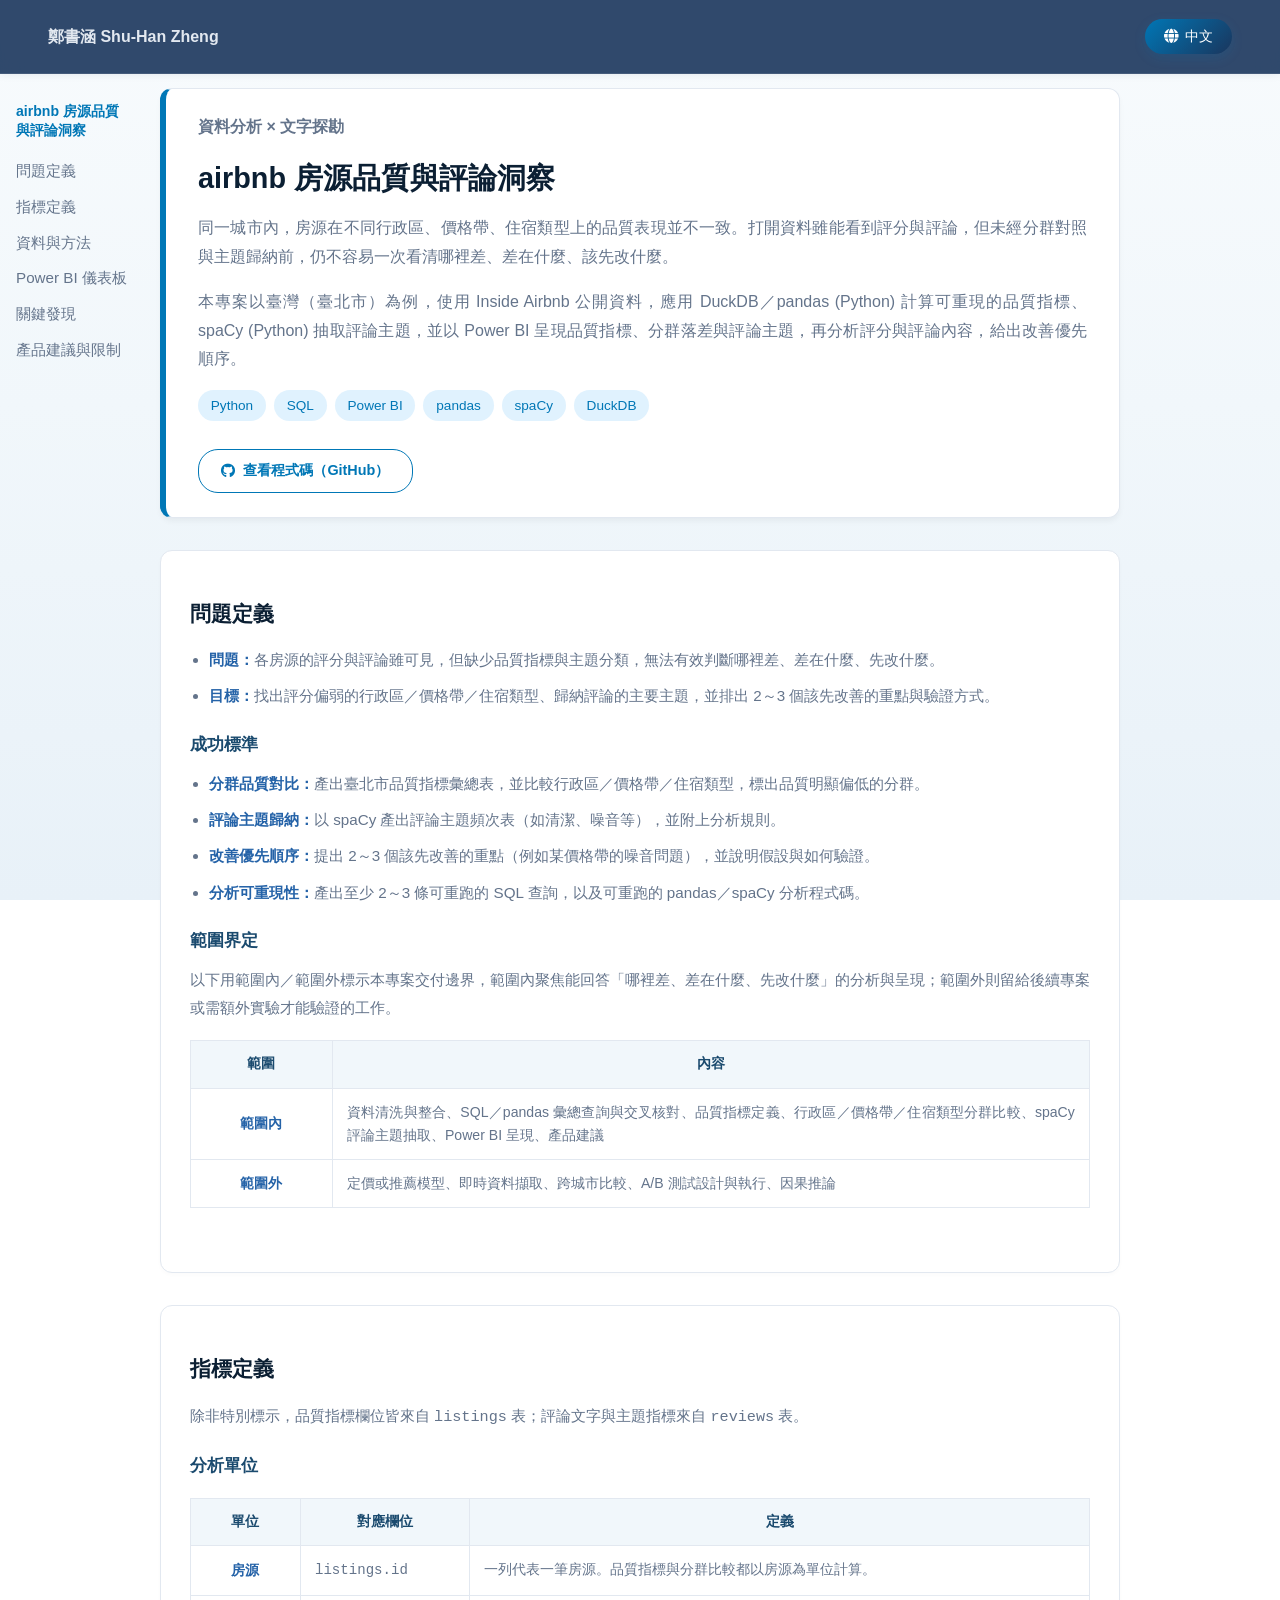
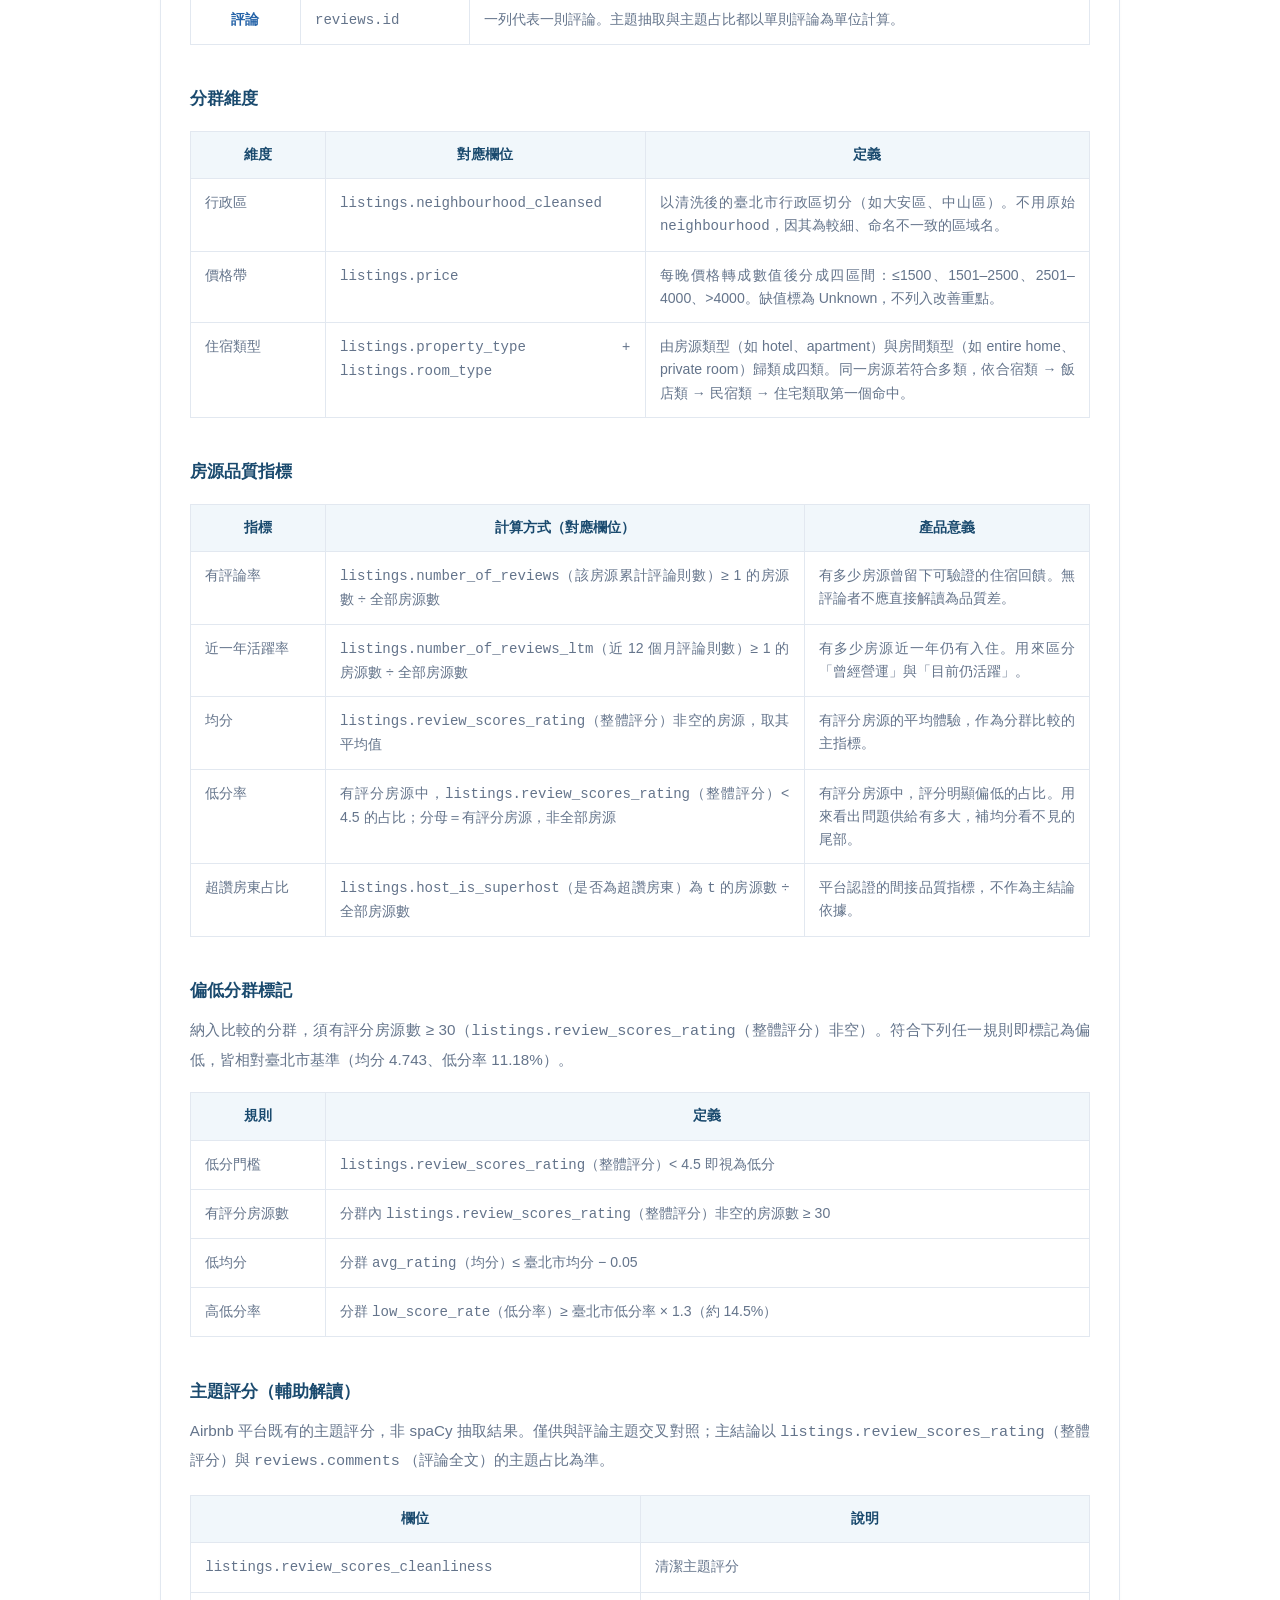
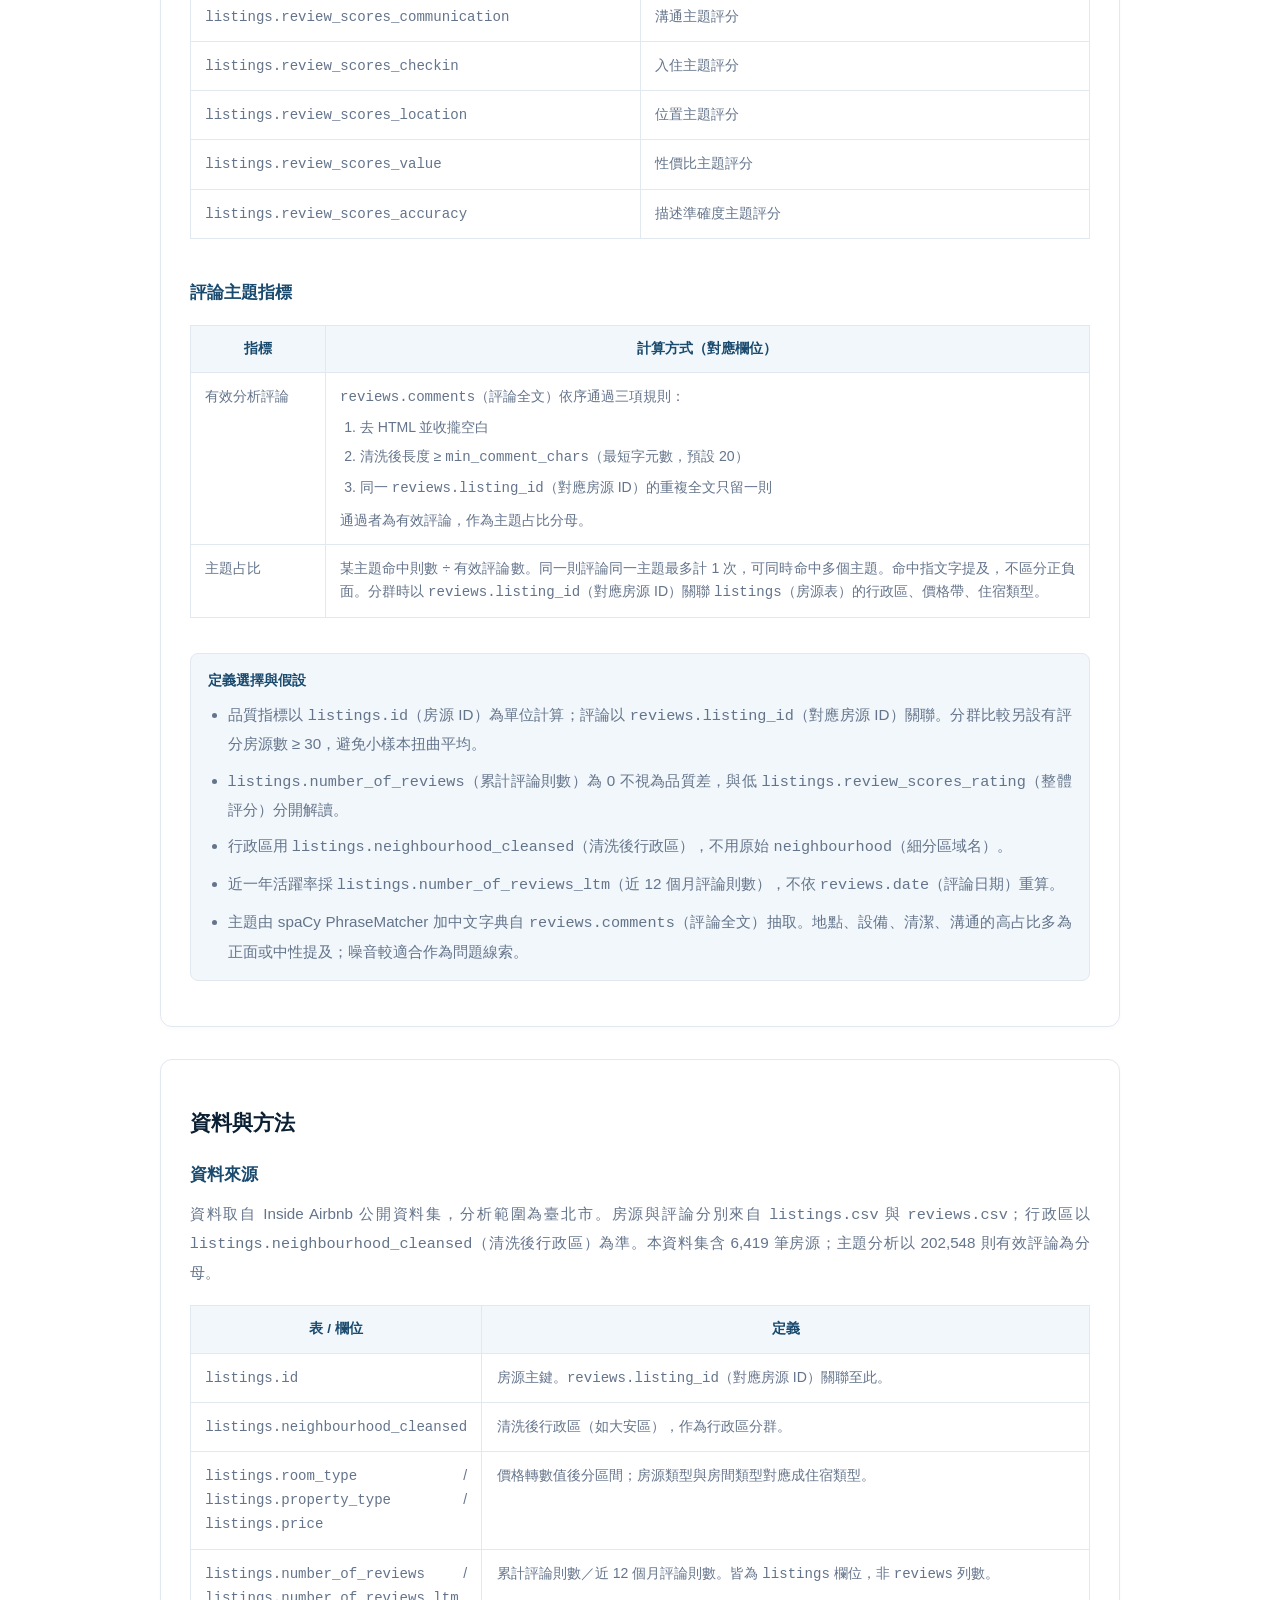
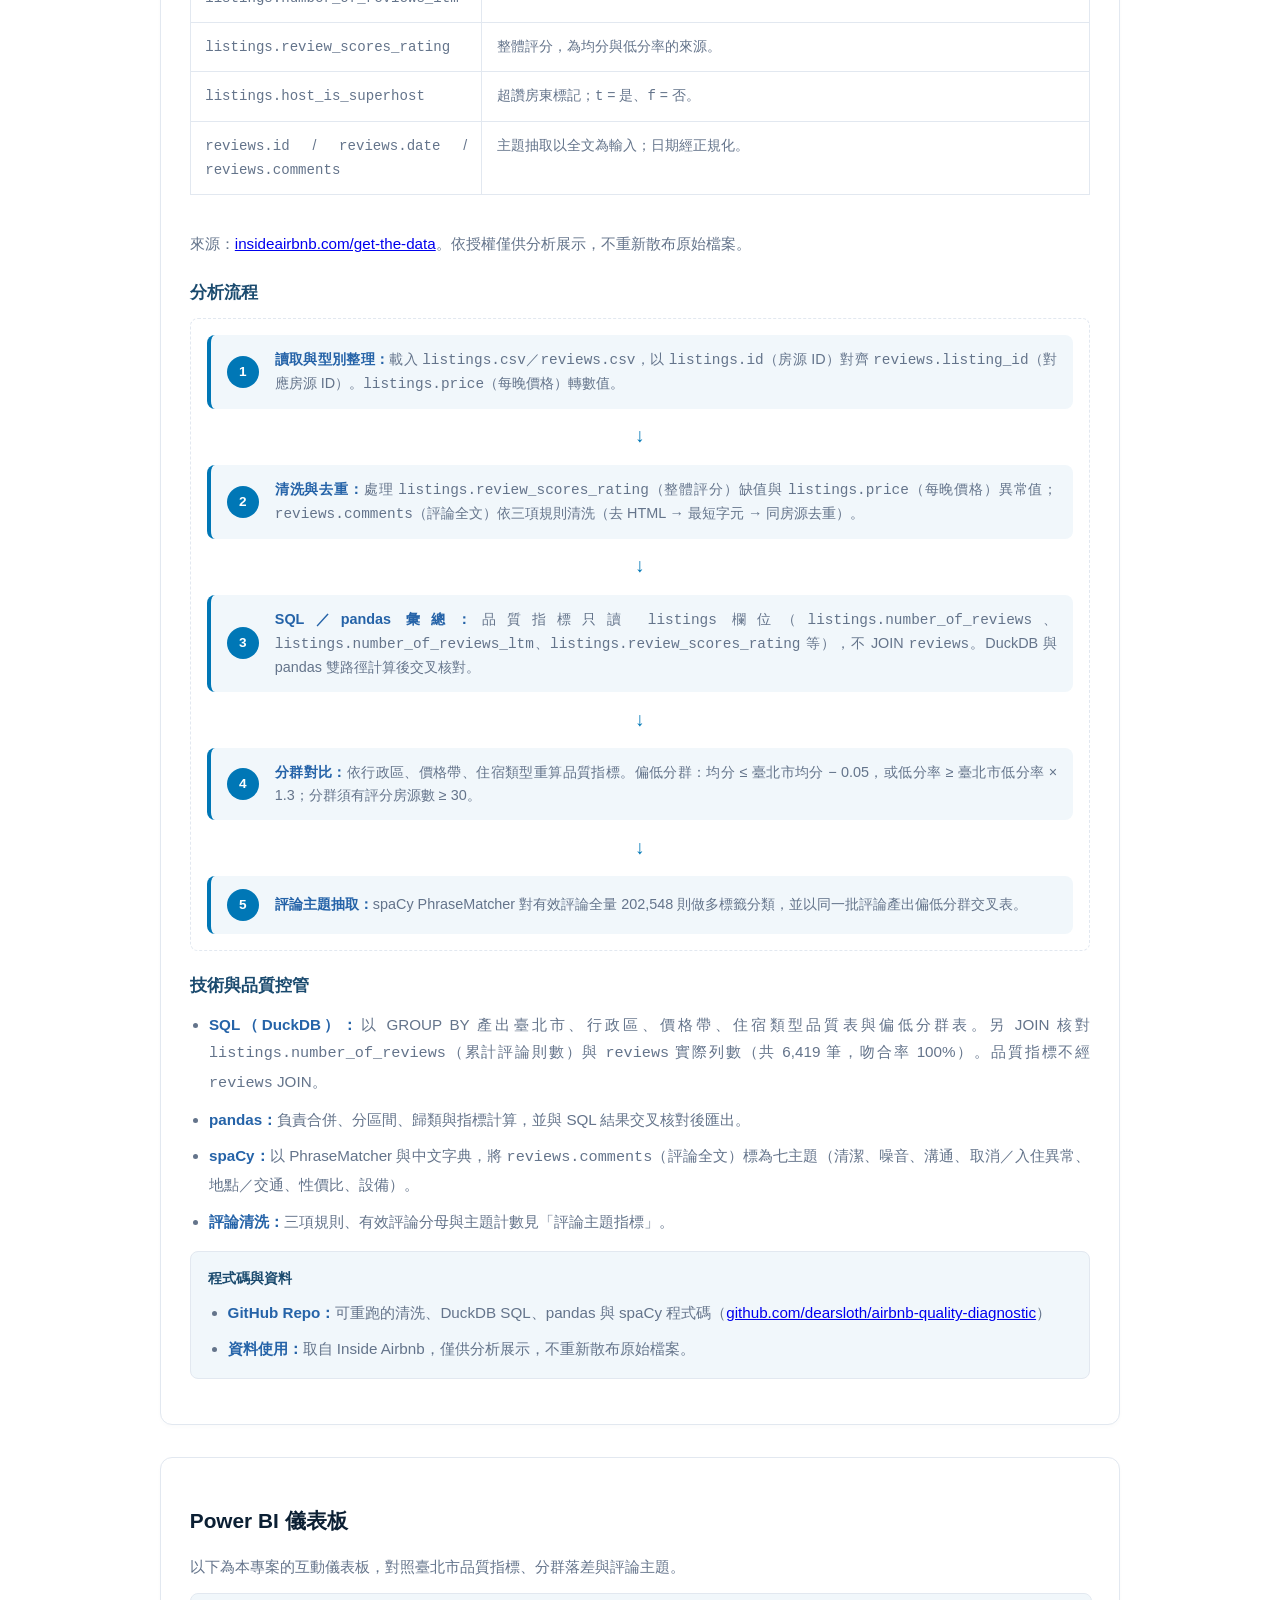
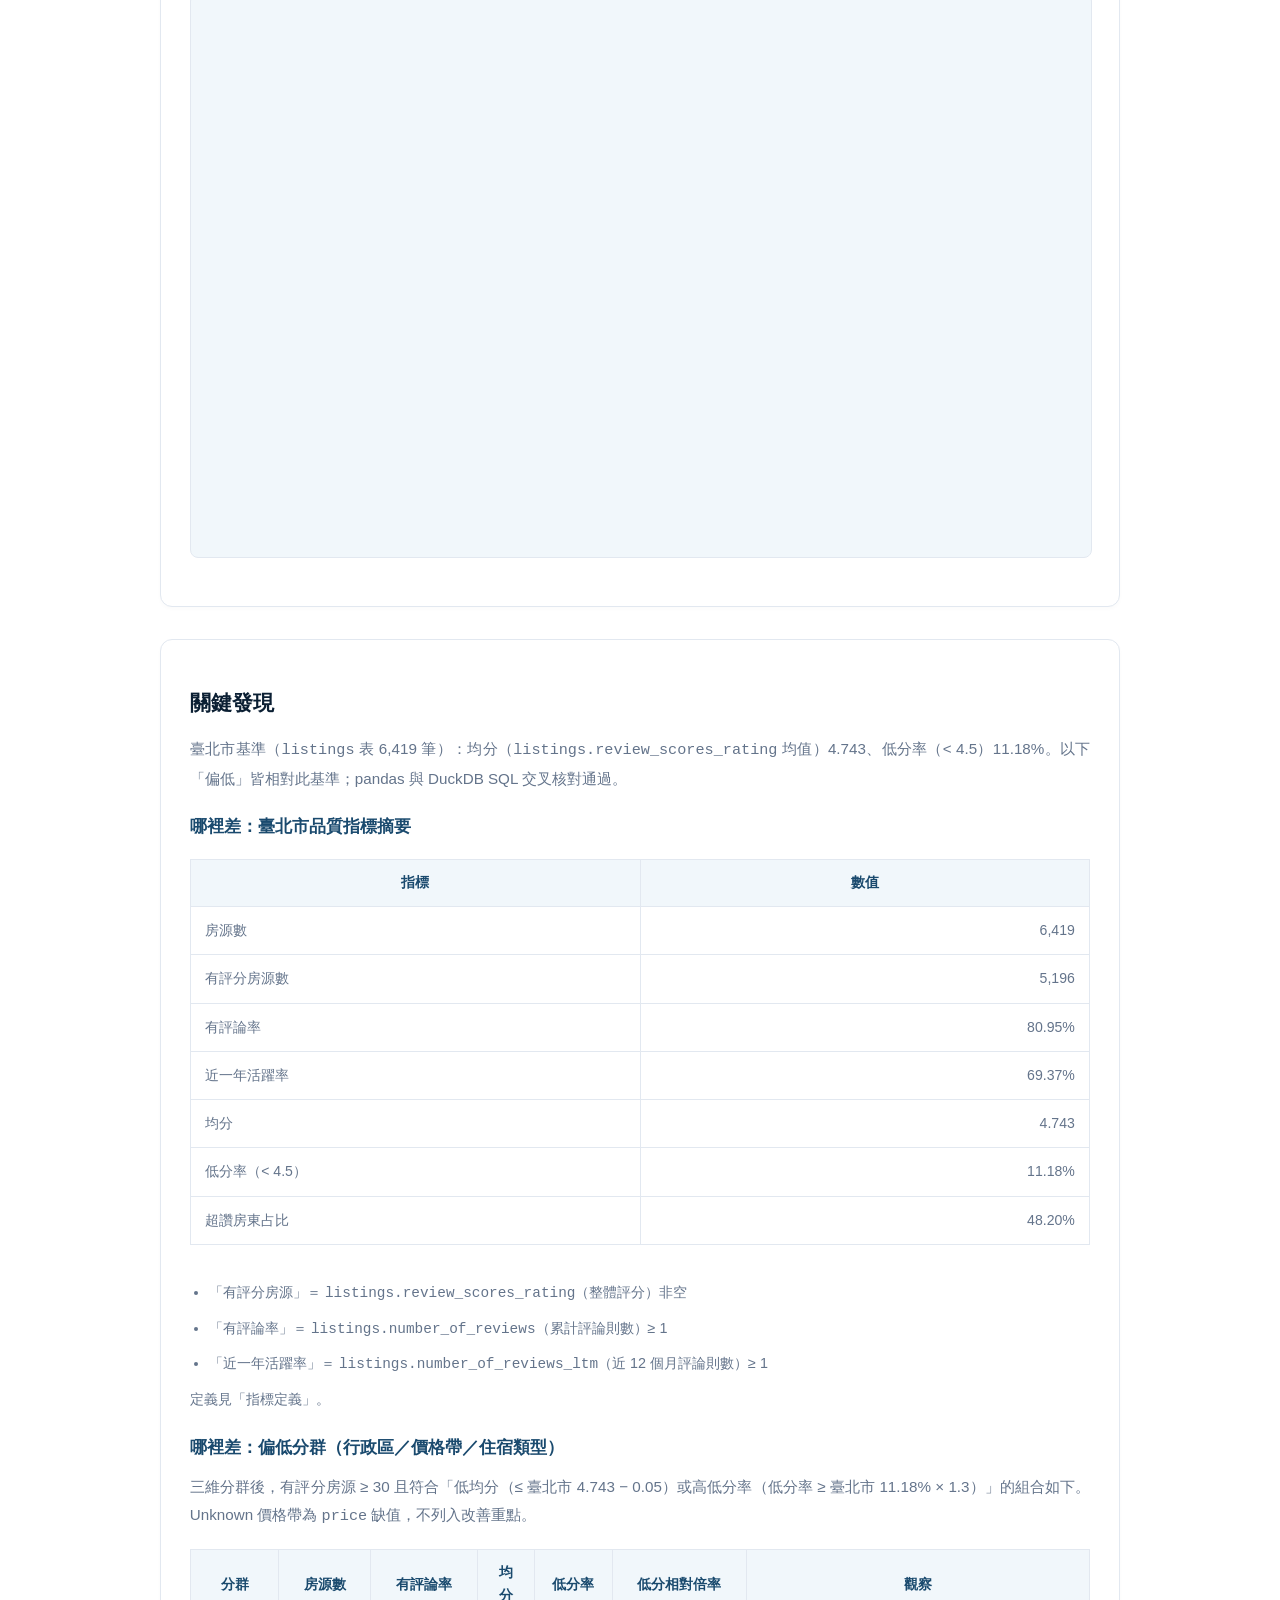
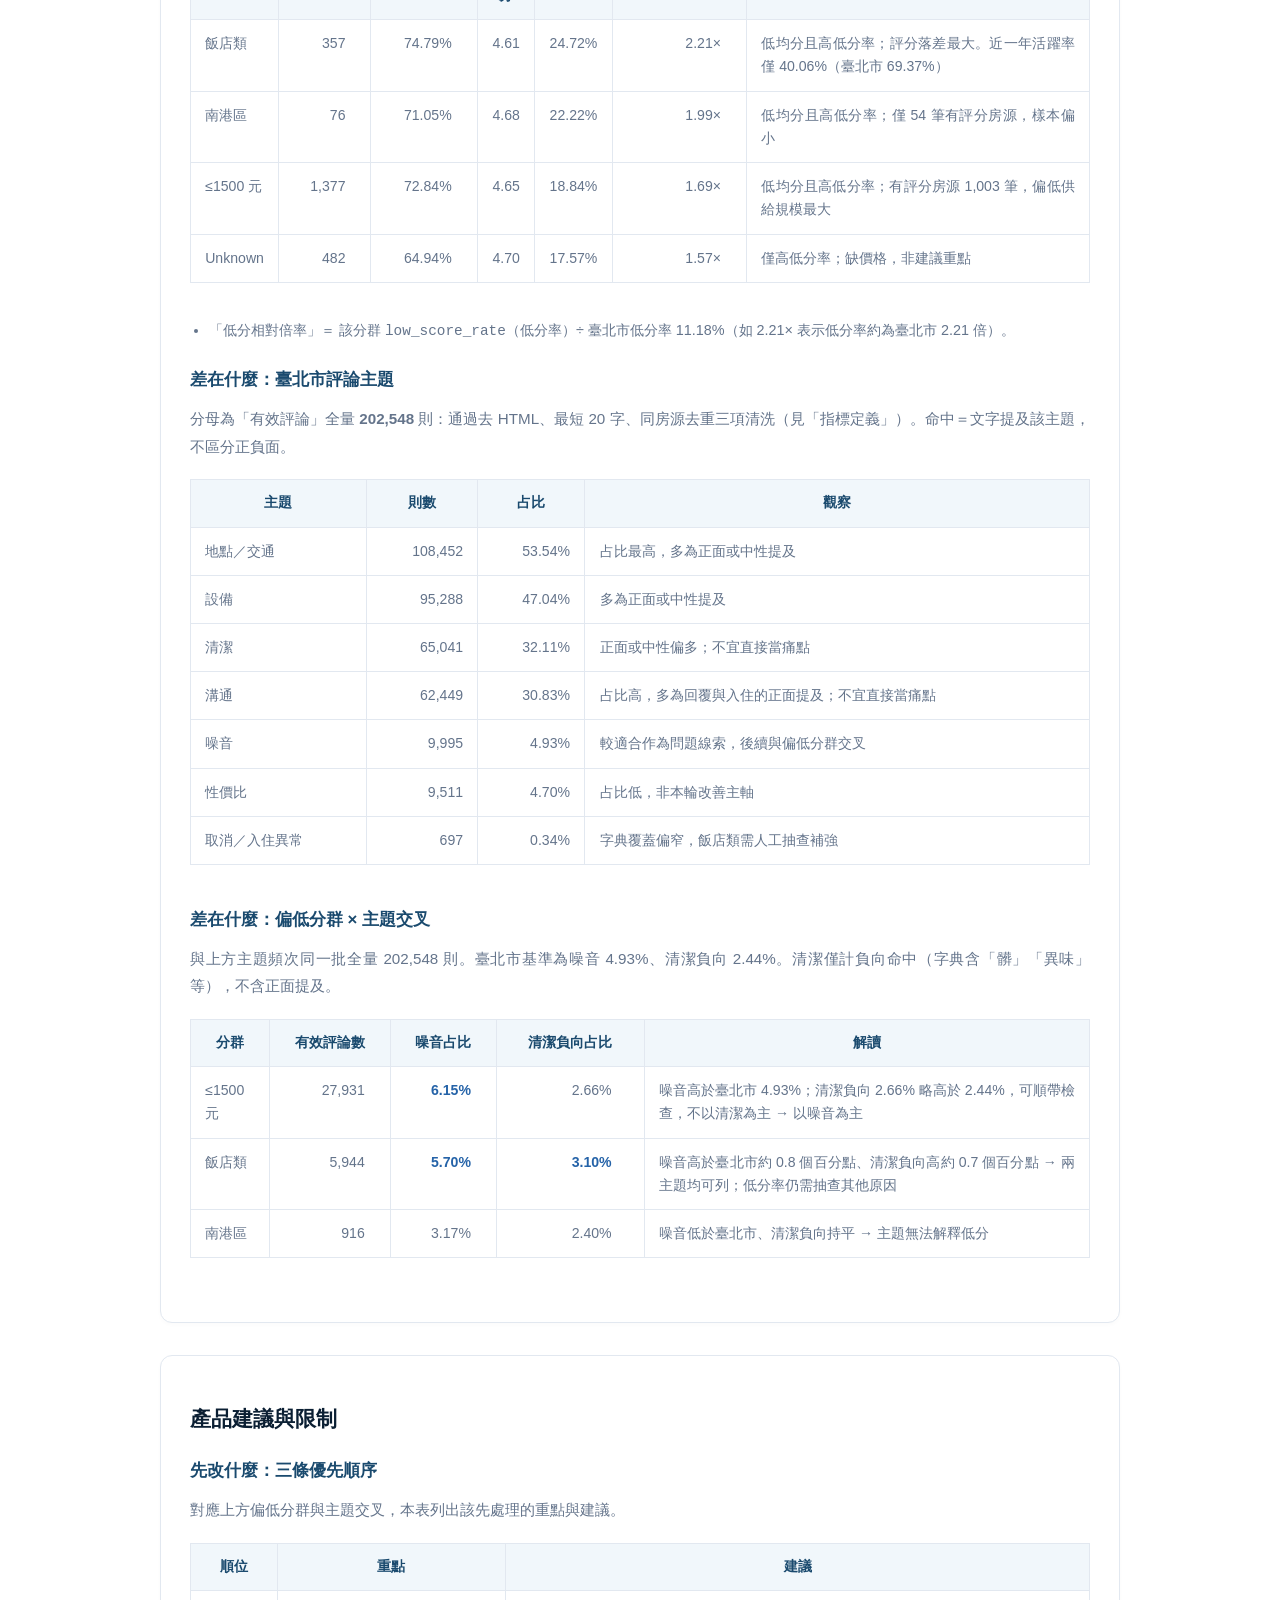
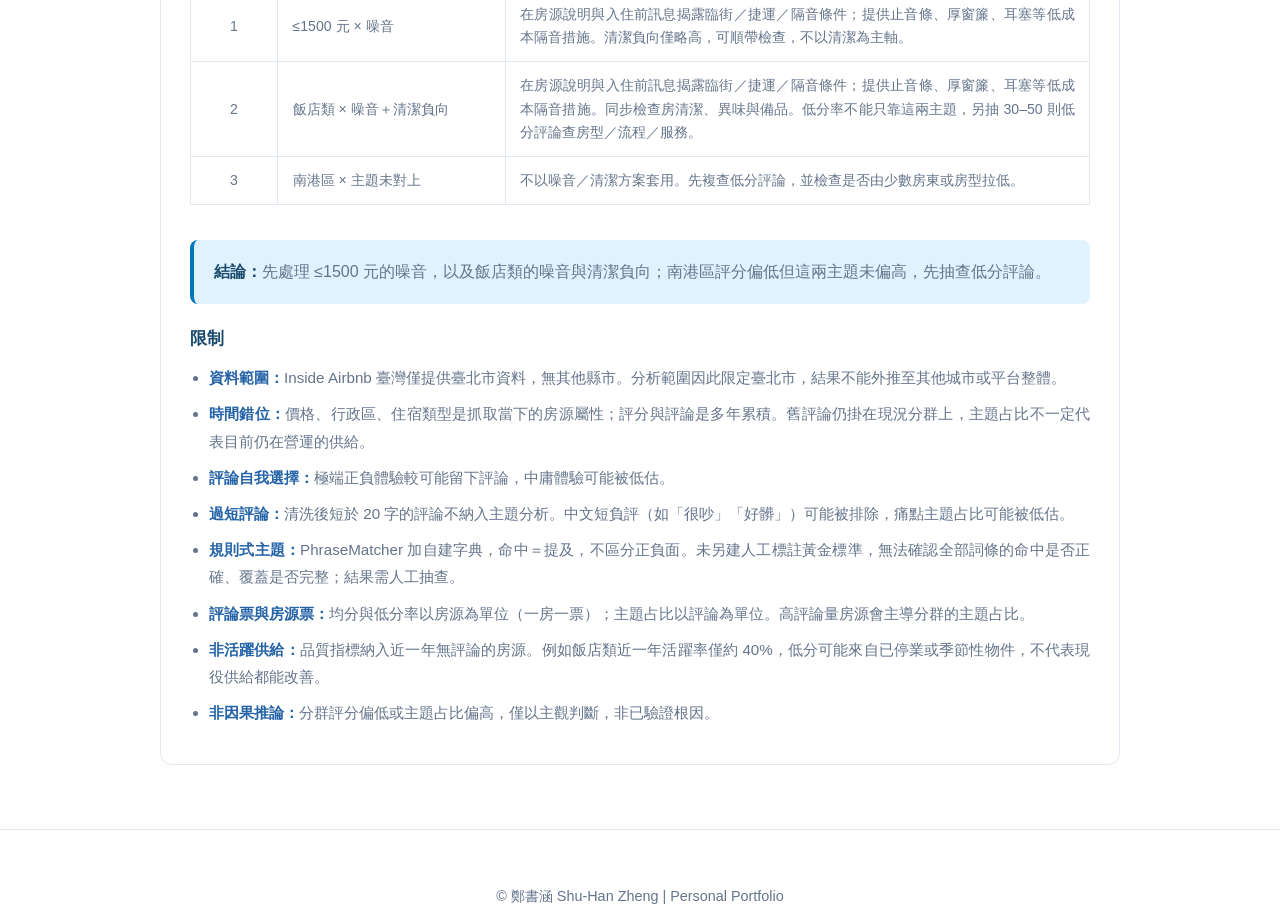
==== commit 3a575d82: "Update airbnb.html" ====
--- a/airbnb.html
+++ b/airbnb.html
@@ -765,7 +765,7 @@
                 <div class="workflow-diagram">
                     <div class="workflow-step">
                         <span class="workflow-step-num">1</span>
-                        <span class="workflow-step-text" data-lang-zh="<strong>讀取與型別整理：</strong>載入 <code>listings.csv</code>／<code>reviews.csv</code>，以 <code>listings.id</code>（房源 ID）對齊 <code>reviews.listing_id</code>（對應房源 ID）。<code>listings.price</code>（每晚價格）轉數值；<code>reviews.date</code>（評論日期）正規化。" data-lang-en="<strong>Load and type cleanup:</strong> Load <code>listings.csv</code> / <code>reviews.csv</code> and align <code>listings.id</code> (listing ID) with <code>reviews.listing_id</code> (listing ID). Convert <code>listings.price</code> (nightly price) to numeric; normalize <code>reviews.date</code> (review date)."><strong>讀取與型別整理：</strong>載入 <code>listings.csv</code>／<code>reviews.csv</code>，以 <code>listings.id</code>（房源 ID）對齊 <code>reviews.listing_id</code>（對應房源 ID）。<code>listings.price</code>（每晚價格）轉數值；<code>reviews.date</code>（評論日期）正規化。</span>
+                        <span class="workflow-step-text" data-lang-zh="<strong>讀取與型別整理：</strong>載入 <code>listings.csv</code>／<code>reviews.csv</code>，以 <code>listings.id</code>（房源 ID）對齊 <code>reviews.listing_id</code>（對應房源 ID）。<code>listings.price</code>（每晚價格）轉數值。" data-lang-en="<strong>Load and type cleanup:</strong> Load <code>listings.csv</code> / <code>reviews.csv</code> and align <code>listings.id</code> (listing ID) with <code>reviews.listing_id</code> (listing ID). Convert <code>listings.price</code> (nightly price) to numeric."><strong>讀取與型別整理：</strong>載入 <code>listings.csv</code>／<code>reviews.csv</code>，以 <code>listings.id</code>（房源 ID）對齊 <code>reviews.listing_id</code>（對應房源 ID）。<code>listings.price</code>（每晚價格）轉數值。</span>
                     </div>
                     <div class="workflow-arrow">↓</div>
                     <div class="workflow-step">
